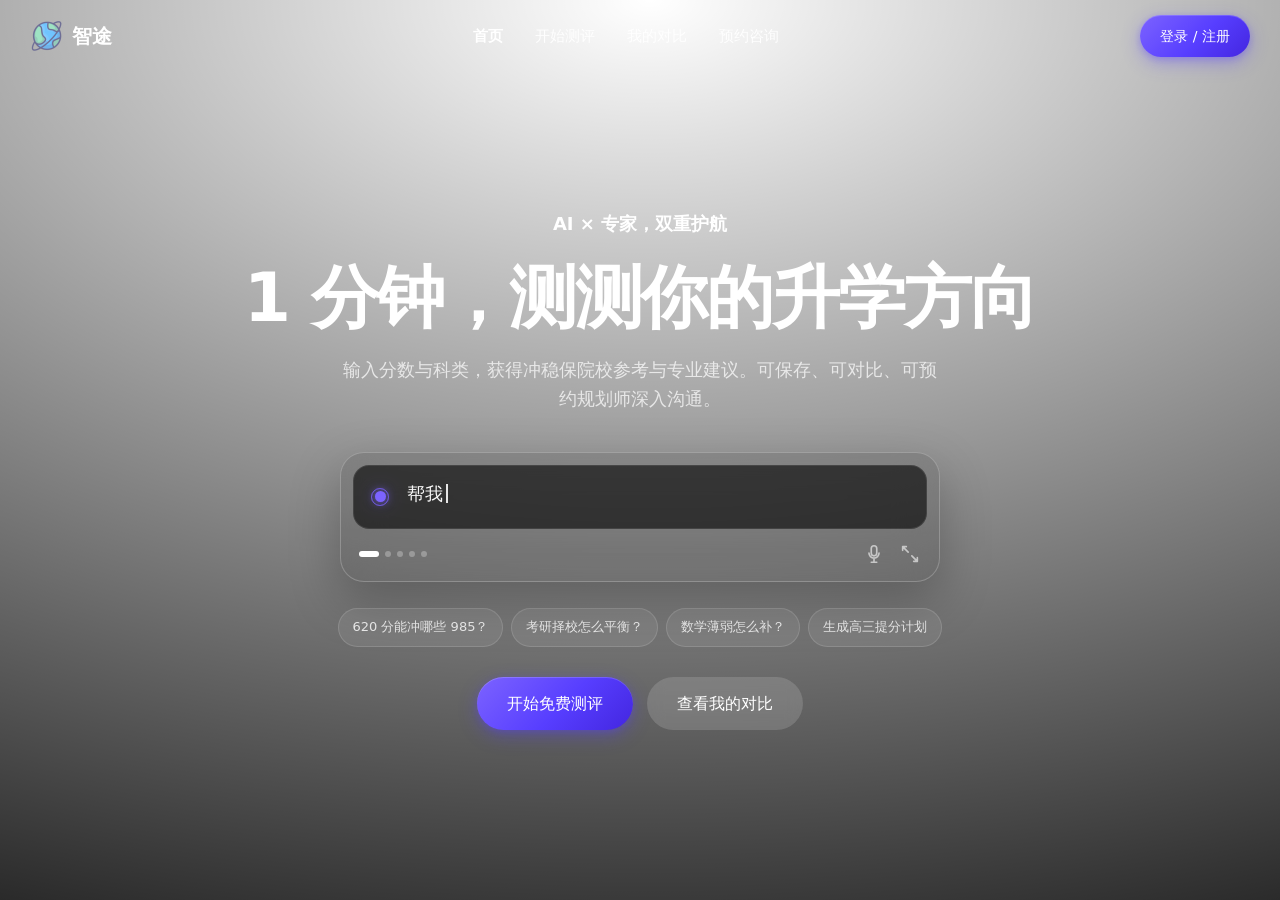
==== product/index.html @ aa1102e0 "first commit" ====
<!doctype html>
<html lang="zh-CN">

<head>
    <meta charset="utf-8">
    <meta name="viewport" content="width=device-width, initial-scale=1">
    <title>智途 · 智能升学规划</title>
    <meta name="description" content="输入分数与科类，1 分钟获得冲稳保院校参考，并可预约规划师。">
    <link rel="stylesheet" href="styles.css">
    <style>
        /* AI 对话框专属样式（首页） */
        .ai-box {
            width: min(600px, 100%);
            margin-top: 16px;
            display: flex;
            flex-direction: column;
            gap: 14px;
            padding: 12px;
            border-radius: 24px;
            background: rgba(0, 0, 0, .12);
            border: 1px solid rgba(255, 255, 255, .22);
            box-shadow: 0 18px 50px rgba(0, 0, 0, .25);
            backdrop-filter: blur(20px);
            -webkit-backdrop-filter: blur(20px);
        }

        .ai-row {
            display: flex;
            align-items: center;
            gap: 13px;
            padding: 14px 12px;
            border-radius: 16px;
            background: rgba(0, 0, 0, .6);
            border: 1px solid rgba(255, 255, 255, .09);
            transition: border-color .25s;
        }

        .ai-row.focused {
            border-color: rgba(124, 99, 255, .55)
        }

        .ai-orb {
            width: 28px;
            height: 28px;
            flex: 0 0 28px;
            position: relative;
            display: grid;
            place-items: center
        }

        .ai-ring {
            position: absolute;
            inset: 5px;
            border-radius: 50%;
            border: 1px solid rgba(124, 99, 255, .6);
            animation: ai-ring 1.5s ease-out infinite
        }

        .ai-ring:nth-child(2) {
            animation-delay: .75s;
            border-color: rgba(124, 99, 255, .42)
        }

        .ai-dot {
            width: 11px;
            height: 11px;
            border-radius: 50%;
            background: var(--purple-2);
            box-shadow: 0 0 10px rgba(124, 99, 255, .9), 0 0 20px rgba(124, 99, 255, .42);
            animation: ai-orb 1.5s ease-in-out infinite
        }

        @keyframes ai-orb {

            0%,
            100% {
                transform: scale(.84);
                filter: brightness(.9)
            }

            45% {
                transform: scale(1.08);
                filter: brightness(1.25)
            }

            60% {
                transform: scale(.96);
                filter: brightness(1.08)
            }
        }

        @keyframes ai-ring {
            0% {
                transform: scale(.65);
                opacity: .65
            }

            75%,
            100% {
                transform: scale(1.7);
                opacity: 0
            }
        }

        .ai-text {
            flex: 1;
            min-height: 29px;
            font-size: 18px;
            line-height: 1.35;
            color: rgba(255, 255, 255, .96);
            letter-spacing: -.01em;
            text-align: left
        }

        .ai-input {
            flex: 1;
            min-width: 0;
            background: none;
            border: 0;
            outline: none;
            font: inherit;
            font-size: 18px;
            line-height: 1.35;
            letter-spacing: -.01em;
            color: #fff;
            padding: 0;
            caret-color: var(--purple-2);
        }

        .ai-input::placeholder {
            color: rgba(255, 255, 255, .35)
        }

        .ai-caret {
            display: inline-block;
            width: 2px;
            height: 1.05em;
            margin-left: 3px;
            vertical-align: -.14em;
            background: rgba(255, 255, 255, .88);
            animation: caret .9s step-end infinite
        }

        @keyframes caret {

            0%,
            45% {
                opacity: 1
            }

            46%,
            100% {
                opacity: 0
            }
        }

        .ai-send {
            width: 34px;
            height: 34px;
            border-radius: 10px;
            flex: 0 0 34px;
            background: var(--purple);
            display: grid;
            place-items: center;
            opacity: 0;
            transform: scale(.8);
            transition: all .2s;
            pointer-events: none;
        }

        .ai-send.show {
            opacity: 1;
            transform: none;
            pointer-events: auto
        }

        .ai-send:hover {
            background: var(--purple-2)
        }

        .ai-send svg {
            width: 16px;
            height: 16px;
            stroke: #fff;
            fill: none
        }

        .ai-foot {
            display: flex;
            justify-content: space-between;
            align-items: center;
            padding: 0 6px 4px;
            gap: 10px
        }

        .ai-dots {
            display: flex;
            gap: 6px;
            flex: 0 0 auto
        }

        .ai-dots span {
            width: 6px;
            height: 6px;
            border-radius: 99px;
            background: rgba(255, 255, 255, .28);
            transition: all .22s
        }

        .ai-dots span.on {
            width: 20px;
            background: #fff
        }

        .ai-icons {
            display: flex;
            gap: 14px;
            color: rgba(255, 255, 255, .6);
            flex: 0 0 auto
        }

        .ai-icons svg {
            width: 22px;
            height: 22px
        }

        .ai-chips {
            display: flex;
            gap: 8px;
            flex-wrap: wrap;
            justify-content: center;
            margin-top: 4px
        }

        .ai-chip {
            padding: 8px 14px;
            border-radius: 999px;
            font-size: 13px;
            background: rgba(255, 255, 255, .08);
            color: rgba(255, 255, 255, .85);
            border: 1px solid rgba(255, 255, 255, .14);
            transition: all .2s;
            cursor: pointer;
        }

        .ai-chip:hover {
            background: rgba(255, 255, 255, .18);
            color: #fff;
            border-color: rgba(255, 255, 255, .3)
        }

        /* 自定义 logo：图片 + 名称，最左边 */
        .logo {
            display: flex;
            align-items: center;
            gap: 10px;
            font-weight: 700;
            font-size: 20px;
            color: #fff;
            flex-shrink: 0
        }

        .logo img {
            height: 32px;
            width: auto;
            display: block
        }

        .site-header.scrolled .logo {
            color: var(--ink)
        }

        /* 导航居中 */
        .nav {
            flex: 1;
            display: flex;
            justify-content: center
        }

        /* 免费测评按钮最右边 */
        .header-cta {
            flex-shrink: 0;
            margin-left: auto
        }

        /* 页头布局：完全去掉 wrap 约束，紧贴屏幕边缘 */
        header.site-header .wrap,
        header#header .wrap,
        .site-header>.wrap {
            padding: 0 !important;
            max-width: 100% !important;
            width: 100% !important;
            margin: 0 !important;
        }

        header.site-header .header-inner,
        header#header .header-inner,
        .site-header .wrap .header-inner {
            display: flex !important;
            align-items: center !important;
            height: 72px !important;
            gap: 20px !important;
            width: 100% !important;
            padding: 0 30px !important;
            box-sizing: border-box !important;
        }
    </style>
</head>

<body>

    <header class="site-header" id="header">
        <div class="wrap header-inner">
            <a href="index.html" class="logo">
                <img src="assets/logo.png" alt="智途">
                <span>智途</span>
            </a>
            <nav class="nav">
                <div class="nav-item"><a class="nav-link active" href="index.html">首页</a></div>
                <div class="nav-item"><a class="nav-link" href="assess.html">开始测评</a></div>
                <div class="nav-item"><a class="nav-link" href="compare.html">我的对比</a></div>
                <div class="nav-item"><a class="nav-link" href="contact.html">预约咨询</a></div>
            </nav>
            <div class="header-cta">
                <button class="burger" id="burger" aria-label="菜单"
                    aria-expanded="false"><span></span><span></span><span></span></button>
            </div>
        </div>
    </header>

    <div class="mobile-menu" id="mobileMenu">
        <div class="m-group"><a class="m-toggle" href="index.html">首页</a></div>
        <div class="m-group"><a class="m-toggle" href="assess.html">开始测评</a></div>
        <div class="m-group"><a class="m-toggle" href="compare.html">我的对比</a></div>
        <div class="m-group"><a class="m-toggle" href="contact.html">预约咨询</a></div>
    </div>

    <section class="hero">
        <div class="hero-media">
            <video src="assets/hero.mp4" poster="assets/hero-poster.jpg" autoplay muted loop playsinline></video>
            <div class="fallback"></div>
        </div>
        <div class="hero-overlay"></div>

        <div class="hero-content">
            <div class="hero-eyebrow">AI × 专家，双重护航</div>
            <h1>1 分钟，测测你的升学方向</h1>
            <p class="hero-sub">输入分数与科类，获得冲稳保院校参考与专业建议。可保存、可对比、可预约规划师深入沟通。</p>

            <!-- AI 对话框 -->
            <div class="ai-box">
                <div class="ai-row" id="aiRow">
                    <div class="ai-orb" aria-hidden="true">
                        <span class="ai-ring"></span>
                        <span class="ai-ring"></span>
                        <span class="ai-dot"></span>
                    </div>
                    <div class="ai-text" id="aiText" role="status" aria-live="polite"><span class="ai-caret"></span>
                    </div>
                    <input class="ai-input" id="aiInput" type="text" placeholder="输入你的问题，例如：620 分能上哪些 985？"
                        style="display:none" aria-label="向 AI 提问">
                    <button class="ai-send" id="aiSend" aria-label="发送">
                        <svg viewBox="0 0 24 24" stroke-width="2" stroke-linecap="round" stroke-linejoin="round">
                            <path d="M5 12h14M13 6l6 6-6 6" />
                        </svg>
                    </button>
                </div>
                <div class="ai-foot">
                    <div class="ai-dots" id="aiDots" aria-hidden="true">
                        <span class="on"></span><span></span><span></span><span></span><span></span>
                    </div>
                    <div class="ai-icons" aria-hidden="true">
                        <svg viewBox="0 0 24 24" fill="none" stroke="currentColor" stroke-width="1.8"
                            stroke-linecap="round" stroke-linejoin="round">
                            <rect x="9" y="3" width="6" height="11" rx="3" />
                            <path d="M6.5 11a5.5 5.5 0 0 0 11 0M12 16.5V21M9 21h6" />
                        </svg>
                        <svg viewBox="0 0 24 24" fill="none" stroke="currentColor" stroke-width="1.8"
                            stroke-linecap="round" stroke-linejoin="round">
                            <path d="M8 4H4v4M4 4l6 6M16 20h4v-4M20 20l-6-6" />
                        </svg>
                    </div>
                </div>
            </div>

            <!-- 快捷问题 -->
            <div class="ai-chips" id="aiChips">
                <button class="ai-chip" data-q="620 分能冲哪些 985？">620 分能冲哪些 985？</button>
                <button class="ai-chip" data-q="考研择校怎么平衡院校和专业？">考研择校怎么平衡？</button>
                <button class="ai-chip" data-q="数学薄弱该怎么规划复习？">数学薄弱怎么补？</button>
                <button class="ai-chip" data-q="帮我生成一份高三提分计划">生成高三提分计划</button>
            </div>

            <div style="display:flex;gap:14px;flex-wrap:wrap;justify-content:center;margin-top:8px">
                <a href="assess.html" class="btn btn-primary">开始免费测评</a>
                <a href="compare.html" class="btn btn-ghost">查看我的对比</a>
            </div>
        </div>
    </section>

    <script src="data/schools.js"></script>
    <script src="data/rank-map.js"></script>
    <script src="app.js"></script>
    <script>
        (function () {
            "use strict";

            const aiText = document.getElementById('aiText');
            const aiInput = document.getElementById('aiInput');
            const aiSend = document.getElementById('aiSend');
            const aiRow = document.getElementById('aiRow');
            const aiChips = document.getElementById('aiChips');
            const aiDots = document.getElementById('aiDots');

            const caret = document.createElement('span');
            caret.className = 'ai-caret';

            const lines = [
                "帮我看看，620 分能冲哪些 985？",
                "考研择校，如何平衡院校和专业？",
                "我的数学薄弱，该怎么规划复习？",
                "帮我生成一份高三全年提分计划。"
            ];

            let li = 0, ci = 0, deleting = false;
            let typingDone = false;

            function renderTyping(text) {
                aiText.textContent = text;
                aiText.appendChild(caret);
            }

            function tick() {
                if (typingDone) return;
                const line = lines[li];
                if (!deleting) {
                    ci++;
                    if (ci > line.length) {
                        deleting = true;
                        renderTyping(line);
                        setTimeout(tick, 1600);
                        return;
                    }
                } else {
                    ci--;
                    if (ci < 0) {
                        deleting = false;
                        ci = 0;
                        li = (li + 1) % lines.length;
                        renderTyping('');
                        setTimeout(tick, 400);
                        return;
                    }
                }
                renderTyping(line.slice(0, ci));
                setTimeout(tick, deleting ? 28 : 70);
            }

            function switchToInput() {
                typingDone = true;
                aiText.style.display = 'none';
                aiInput.style.display = 'block';
                aiInput.focus();
                aiRow.classList.add('focused');
                updateDots(1);
            }

            function updateDots(idx) {
                Array.from(aiDots.children).forEach((d, i) => {
                    d.classList.toggle('on', i === idx);
                });
            }

            renderTyping('');
            setTimeout(tick, 900);
            setTimeout(() => { if (!typingDone) switchToInput(); }, 7000);

            aiText.addEventListener('click', switchToInput);
            aiRow.addEventListener('click', e => {
                if (e.target === aiInput || e.target === aiSend) return;
                if (!typingDone) switchToInput();
            });

            aiInput.addEventListener('input', () => {
                aiSend.classList.toggle('show', aiInput.value.trim().length > 0);
                updateDots(aiInput.value.trim() ? 2 : 1);
            });

            aiInput.addEventListener('keydown', e => {
                if (e.key === 'Enter') {
                    e.preventDefault();
                    submitQuestion();
                }
            });

            aiSend.addEventListener('click', submitQuestion);

            function submitQuestion() {
                const q = aiInput.value.trim();
                if (!q) {
                    aiInput.focus();
                    return;
                }
                const url = 'assess.html?q=' + encodeURIComponent(q);
                window.location.href = url;
            }

            aiChips.addEventListener('click', e => {
                const chip = e.target.closest('.ai-chip');
                if (!chip) return;
                const q = chip.dataset.q;
                if (!typingDone) {
                    switchToInput();
                }
                aiInput.value = q;
                aiSend.classList.add('show');
                updateDots(2);
                aiInput.focus();
                setTimeout(submitQuestion, 220);
            });
        })();
    </script>
</body>

</html>
---- product/styles.css ----
:root {
    --purple: #573EFF;
    --purple-2: #7C63FF;
    --purple-soft: #F4F1FF;
    --ink: #0E0B1A;
    --ink-2: #222;
    --muted: #666;
    --line: #E8E6F0;
    --paper: #FBFAF9;
    --warm: #F2ECE8;
    --radius: 16px;
    --max: 1120px;
    --font: "Geist", "Inter", "PingFang SC", "Microsoft YaHei", system-ui, sans-serif;
}

* {
    box-sizing: border-box;
    margin: 0;
    padding: 0
}

html {
    scroll-behavior: smooth
}

body {
    font-family: var(--font);
    color: var(--ink-2);
    background: #fff;
    line-height: 1.6;
    -webkit-font-smoothing: antialiased
}

a {
    color: inherit;
    text-decoration: none
}

img,
video {
    display: block;
    max-width: 100%
}

button {
    font: inherit;
    cursor: pointer;
    border: 0;
    background: none
}

.wrap {
    width: 100%;
    max-width: var(--max);
    margin: 0 auto;
    padding: 0 24px
}

.btn {
    display: inline-flex;
    align-items: center;
    justify-content: center;
    gap: 8px;
    padding: 14px 30px;
    border-radius: 999px;
    font-size: 16px;
    transition: transform .2s, opacity .2s;
    white-space: nowrap
}

.btn:hover {
    transform: translateY(-1px);
    opacity: .92
}

.btn-primary{
  background:linear-gradient(135deg,#7C63FF 0%,#573EFF 55%,#4326E0 100%);
  color:#fff;
  box-shadow:
    0 6px 18px rgba(87,62,255,.35),
    0 2px 6px rgba(87,62,255,.25),
    inset 0 1px 0 rgba(255,255,255,.18);
  transition:transform .2s,opacity .2s,box-shadow .25s,background .3s;
}
.btn-primary:hover{
  transform:translateY(-1px);
  opacity:1;
  background:linear-gradient(135deg,#8A74FF 0%,#6248FF 55%,#4A2EEA 100%);
  box-shadow:
    0 10px 26px rgba(87,62,255,.45),
    0 4px 10px rgba(87,62,255,.3),
    inset 0 1px 0 rgba(255,255,255,.22);
}
.btn-primary:active{
  transform:translateY(0);
  box-shadow:
    0 4px 12px rgba(87,62,255,.3),
    inset 0 2px 6px rgba(0,0,0,.12);
}

.btn-white {
    background: #fff;
    color: var(--purple)
}

.btn-ghost {
    background: rgba(255, 255, 255, .15);
    color: #fff;
    backdrop-filter: blur(8px)
}

.btn-outline {
    border: 1.5px solid var(--line);
    color: var(--ink);
    background: #fff
}

.btn-outline:hover {
    border-color: var(--purple);
    color: var(--purple)
}

.btn-sm {
    padding: 10px 20px;
    font-size: 14px
}

.btn-block {
    width: 100%
}

.eyebrow {
    font-size: 12px;
    letter-spacing: .12em;
    text-transform: uppercase;
    color: var(--purple);
    font-weight: 600
}

/* header */
.site-header {
    position: fixed;
    inset: 0 0 auto 0;
    z-index: 50;
    transition: background .3s, backdrop-filter .3s, box-shadow .3s
}

.site-header.scrolled {
    background: rgba(255, 255, 255, .88);
    backdrop-filter: blur(14px);
    box-shadow: 0 1px 0 rgba(0, 0, 0, .06)
}

.header-inner {
    display: flex;
    align-items: center;
    justify-content: space-between;
    height: 72px;
    gap: 20px
}

.logo {
    display: flex;
    align-items: center;
    gap: 10px;
    font-weight: 700;
    font-size: 20px;
    color: #fff
}

.site-header.scrolled .logo {
    color: var(--ink)
}

.logo-mark {
    width: 32px;
    height: 32px;
    border-radius: 9px;
    background: linear-gradient(135deg, var(--purple), var(--purple-2));
    display: grid;
    place-items: center;
    color: #fff;
    font-size: 16px;
    font-weight: 800
}

.nav {
    display: flex;
    align-items: center;
    gap: 4px
}

.nav-item {
    position: relative
}

.nav-link {
    display: inline-flex;
    align-items: center;
    gap: 6px;
    padding: 10px 14px;
    border-radius: 10px;
    font-size: 15px;
    color: rgba(255, 255, 255, .9);
    transition: background .2s, color .2s;
    cursor: pointer
}

.site-header.scrolled .nav-link {
    color: var(--ink-2)
}

.nav-link:hover {
    background: rgba(255, 255, 255, .12)
}

.site-header.scrolled .nav-link:hover {
    background: var(--purple-soft);
    color: var(--purple)
}

.nav-link.active {
    font-weight: 600;
    color: #fff
}

.site-header.scrolled .nav-link.active {
    color: var(--purple)
}

.caret {
    width: 8px;
    height: 8px;
    border-right: 1.6px solid currentColor;
    border-bottom: 1.6px solid currentColor;
    transform: rotate(45deg) translateY(-2px);
    transition: transform .2s
}

.nav-item.open .caret {
    transform: rotate(225deg) translateY(-2px)
}

.dropdown {
    position: absolute;
    top: calc(100% + 10px);
    left: 0;
    min-width: 260px;
    background: #fff;
    border-radius: 14px;
    padding: 8px;
    box-shadow: 0 18px 50px rgba(20, 10, 60, .16);
    opacity: 0;
    visibility: hidden;
    transform: translateY(8px);
    transition: all .2s
}

.nav-item.open .dropdown {
    opacity: 1;
    visibility: visible;
    transform: translateY(0)
}

.drop-link {
    display: block;
    padding: 12px 14px;
    border-radius: 10px
}

.drop-link strong {
    display: block;
    font-size: 15px;
    color: var(--ink);
    margin-bottom: 2px
}

.drop-link span {
    color: #777;
    font-size: 13px
}

.drop-link:hover {
    background: var(--purple-soft)
}

.header-cta {
    display: flex;
    align-items: center;
    gap: 10px
}

.burger {
    display: none;
    width: 44px;
    height: 44px;
    border-radius: 10px;
    position: relative;
    background: rgba(255, 255, 255, .12)
}

.site-header.scrolled .burger {
    background: var(--purple-soft)
}

.burger span {
    position: absolute;
    left: 12px;
    right: 12px;
    height: 2px;
    border-radius: 2px;
    background: #fff;
    transition: all .25s
}

.site-header.scrolled .burger span {
    background: var(--ink)
}

.burger span:nth-child(1) {
    top: 15px
}

.burger span:nth-child(2) {
    top: 21px
}

.burger span:nth-child(3) {
    top: 27px
}

.burger.active span:nth-child(1) {
    top: 21px;
    transform: rotate(45deg)
}

.burger.active span:nth-child(2) {
    opacity: 0
}

.burger.active span:nth-child(3) {
    top: 21px;
    transform: rotate(-45deg)
}

.mobile-menu {
    position: fixed;
    inset: 72px 0 0 0;
    z-index: 45;
    background: #fff;
    padding: 20px 24px 40px;
    overflow-y: auto;
    transform: translateX(100%);
    transition: transform .3s
}

.mobile-menu.open {
    transform: translateX(0)
}

.m-group {
    border-bottom: 1px solid var(--line)
}

.m-toggle {
    width: 100%;
    display: flex;
    justify-content: space-between;
    align-items: center;
    padding: 18px 0;
    font-size: 17px;
    color: var(--ink);
    text-align: left
}

.m-group.open .m-toggle .caret {
    transform: rotate(225deg) translateY(-2px)
}

.m-panel {
    max-height: 0;
    overflow: hidden;
    transition: max-height .3s
}

.m-group.open .m-panel {
    max-height: 400px
}

.m-panel a {
    display: block;
    padding: 12px 6px;
    font-size: 15px;
    color: #555
}

.m-cta {
    display: flex;
    flex-direction: column;
    gap: 12px;
    margin-top: 24px
}

.m-cta .btn {
    width: 100%
}

/* hero */
.hero {
    position: relative;
    min-height: 100svh;
    display: grid;
    place-items: center;
    overflow: hidden;
    color: #fff
}

.hero-media {
    position: absolute;
    inset: 0;
    z-index: 0
}

.hero-media video,
.hero-media .fallback {
    width: 100%;
    height: 100%;
    object-fit: cover
}

.hero-media .fallback {
    background: radial-gradient(120% 90% at 50% 0%, #2A1E6B 0%, #0E0B1A 70%), radial-gradient(80% 60% at 80% 80%, #573EFF33 0%, transparent 60%)
}

.hero-overlay {
    position: absolute;
    inset: 0;
    z-index: 1;
    background: radial-gradient(139% 111% at 50.8% 0%, #0000 0%, #000000d9 99%)
}

.hero-content {
    position: relative;
    z-index: 2;
    text-align: center;
    padding: 120px 24px 80px;
    max-width: 900px;
    display: flex;
    flex-direction: column;
    align-items: center;
    gap: 22px
}

.hero-eyebrow {
    font-size: 18px;
    font-weight: 600
}

.hero h1 {
    font-size: clamp(38px, 6vw, 68px);
    line-height: 1.08;
    letter-spacing: -.03em;
    font-weight: 700
}

.hero-sub {
    font-size: clamp(15px, 1.6vw, 18px);
    color: rgba(255, 255, 255, .72);
    max-width: 600px
}

/* page hero (inner pages) */
.page-hero {
    background: linear-gradient(160deg, #1A1240, var(--ink));
    color: #fff;
    padding: 140px 0 64px
}

.page-hero h1 {
    font-size: clamp(30px, 4.5vw, 46px);
    letter-spacing: -.03em;
    line-height: 1.12;
    margin-bottom: 12px;
    max-width: 780px
}

.page-hero p {
    color: rgba(255, 255, 255, .7);
    max-width: 600px
}

/* steps */
.steps-wrap {
    padding: 40px 0 100px;
    background: var(--paper);
    min-height: 70vh
}

.steps-bar {
    display: flex;
    align-items: center;
    justify-content: center;
    gap: 0;
    max-width: 600px;
    margin: 0 auto 36px
}

.step {
    display: flex;
    align-items: center;
    gap: 10px;
    font-size: 14px;
    color: #999
}

.step .dot {
    width: 30px;
    height: 30px;
    border-radius: 50%;
    border: 2px solid var(--line);
    display: grid;
    place-items: center;
    font-weight: 600;
    background: #fff;
    transition: all .25s
}

.step.active .dot {
    border-color: var(--purple);
    background: var(--purple);
    color: #fff
}

.step.done .dot {
    border-color: var(--purple);
    background: var(--purple-soft);
    color: var(--purple)
}

.step.active,
.step.done {
    color: var(--ink)
}

.step-line {
    flex: 1;
    height: 2px;
    background: var(--line);
    margin: 0 12px;
    max-width: 80px
}

/* form card */
.form-card {
    background: #fff;
    border-radius: 20px;
    padding: 32px;
    box-shadow: 0 10px 40px rgba(20, 10, 60, .06);
    max-width: 680px;
    margin: 0 auto
}

.form-card h2 {
    font-size: 24px;
    color: var(--ink);
    margin-bottom: 6px;
    letter-spacing: -.01em
}

.form-card .sub {
    color: var(--muted);
    font-size: 15px;
    margin-bottom: 24px
}

.form-grid {
    display: grid;
    grid-template-columns: repeat(2, 1fr);
    gap: 18px
}

.field {
    display: flex;
    flex-direction: column;
    gap: 8px
}

.field label {
    font-size: 14px;
    font-weight: 600;
    color: var(--ink)
}

.field input,
.field select,
.field textarea {
    width: 100%;
    padding: 13px 16px;
    border: 1.5px solid var(--line);
    border-radius: 12px;
    font-size: 15px;
    font-family: inherit;
    background: #fff;
    transition: border-color .2s, box-shadow .2s;
    outline: none
}

.field input:focus,
.field select:focus,
.field textarea:focus {
    border-color: var(--purple);
    box-shadow: 0 0 0 3px rgba(87, 62, 255, .12)
}

.field small {
    color: #999;
    font-size: 12px
}

.field.full {
    grid-column: 1/-1
}

.choice-row {
    display: flex;
    gap: 10px;
    flex-wrap: wrap
}

.choice {
    position: relative
}

.choice input {
    position: absolute;
    opacity: 0;
    pointer-events: none
}

.choice label {
    display: inline-flex;
    padding: 11px 20px;
    border: 1.5px solid var(--line);
    border-radius: 999px;
    font-size: 14px;
    cursor: pointer;
    transition: all .2s;
    font-weight: 500
}

.choice input:checked+label {
    border-color: var(--purple);
    background: var(--purple-soft);
    color: var(--purple)
}

.form-actions {
    display: flex;
    justify-content: space-between;
    align-items: center;
    gap: 12px;
    margin-top: 28px;
    flex-wrap: wrap
}

.form-actions .right {
    display: flex;
    gap: 10px
}

.form-actions .btn {
    padding: 13px 32px
}

.form-error {
    color: #D14343;
    font-size: 13px;
    margin-top: 10px;
    display: none
}

.form-error.show {
    display: block
}

/* result */
.result-wrap {
    padding: 40px 0 100px;
    background: var(--paper);
    min-height: 70vh
}

.result-head {
    background: #fff;
    border-radius: 20px;
    padding: 28px 32px;
    max-width: 1000px;
    margin: 0 auto 28px;
    box-shadow: 0 10px 40px rgba(20, 10, 60, .06);
    display: flex;
    justify-content: space-between;
    align-items: center;
    gap: 20px;
    flex-wrap: wrap
}

.result-head h1 {
    font-size: 26px;
    color: var(--ink);
    letter-spacing: -.01em
}

.result-head .meta {
    color: var(--muted);
    font-size: 14px;
    margin-top: 6px
}

.result-head .meta strong {
    color: var(--purple)
}

.tabs {
    display: flex;
    gap: 8px;
    max-width: 1000px;
    margin: 0 auto 24px;
    flex-wrap: wrap
}

.tab {
    padding: 10px 20px;
    border-radius: 999px;
    font-size: 14px;
    font-weight: 600;
    border: 1.5px solid var(--line);
    background: #fff;
    color: var(--muted);
    cursor: pointer;
    transition: all .2s
}

.tab.active {
    background: var(--purple);
    border-color: var(--purple);
    color: #fff
}

.tab .count {
    opacity: .7;
    font-weight: 400;
    margin-left: 4px
}

.result-group {
    max-width: 1000px;
    margin: 0 auto 28px
}

.result-group h3 {
    font-size: 18px;
    color: var(--ink);
    margin-bottom: 14px;
    display: flex;
    align-items: center;
    gap: 10px
}

.pill {
    padding: 4px 12px;
    border-radius: 999px;
    font-size: 12px;
    font-weight: 600
}

.pill.chong {
    background: #FFE9E9;
    color: #D14343
}

.pill.wen {
    background: #FFF5DB;
    color: #B98000
}

.pill.bao {
    background: #E4F6EA;
    color: #1F8A4C
}

.school-list {
    display: grid;
    grid-template-columns: repeat(2, 1fr);
    gap: 14px
}

.school-card {
    background: #fff;
    border-radius: 14px;
    padding: 20px;
    border: 1.5px solid var(--line);
    transition: border-color .2s, transform .2s;
    cursor: pointer
}

.school-card:hover {
    border-color: var(--purple);
    transform: translateY(-2px)
}

.school-top {
    display: flex;
    justify-content: space-between;
    align-items: flex-start;
    gap: 10px;
    margin-bottom: 6px
}

.school-card h4 {
    font-size: 17px;
    color: var(--ink)
}

.school-card .prov {
    font-size: 12px;
    color: var(--muted);
    margin-top: 2px
}

.prob-badge {
    padding: 4px 10px;
    border-radius: 8px;
    font-size: 12px;
    font-weight: 600;
    white-space: nowrap
}

.prob-high {
    background: #E4F6EA;
    color: #1F8A4C
}

.prob-mid {
    background: #FFF5DB;
    color: #B98000
}

.prob-low {
    background: #FFE9E9;
    color: #D14343
}

.school-meta {
    display: flex;
    gap: 14px;
    flex-wrap: wrap;
    font-size: 13px;
    color: var(--muted);
    margin-top: 10px;
    padding-top: 10px;
    border-top: 1px solid var(--line)
}

.majors {
    display: flex;
    gap: 6px;
    flex-wrap: wrap;
    margin-top: 10px
}

.major-tag {
    background: var(--purple-soft);
    color: var(--purple);
    font-size: 12px;
    padding: 4px 10px;
    border-radius: 6px
}

.result-actions {
    max-width: 1000px;
    margin: 0 auto;
    display: flex;
    gap: 12px;
    justify-content: center;
    flex-wrap: wrap;
    padding-top: 12px
}

.empty {
    text-align: center;
    padding: 80px 20px;
    color: #999;
    max-width: 600px;
    margin: 0 auto
}

.empty h3 {
    color: var(--ink);
    margin-bottom: 8px
}

.empty p {
    margin-bottom: 20px
}

/* compare */
.compare-wrap {
    padding: 40px 0 100px;
    background: var(--paper);
    min-height: 70vh
}

.compare-grid {
    max-width: 1000px;
    margin: 0 auto;
    display: grid;
    grid-template-columns: repeat(3, 1fr);
    gap: 20px
}

.compare-card {
    background: #fff;
    border-radius: 16px;
    padding: 24px;
    border: 1.5px solid var(--line);
    position: relative
}

.compare-card .date {
    font-size: 12px;
    color: #999;
    margin-bottom: 8px
}

.compare-card .score {
    font-size: 32px;
    font-weight: 600;
    color: var(--purple);
    letter-spacing: -.02em;
    line-height: 1
}

.compare-card .sub {
    font-size: 13px;
    color: var(--muted);
    margin-top: 4px
}

.compare-card .stats {
    margin-top: 16px;
    display: flex;
    flex-direction: column;
    gap: 8px;
    font-size: 14px
}

.compare-card .stats div {
    display: flex;
    justify-content: space-between
}

.compare-card .remove {
    position: absolute;
    top: 14px;
    right: 14px;
    width: 26px;
    height: 26px;
    border-radius: 50%;
    background: var(--paper);
    display: grid;
    place-items: center;
    color: #999;
    font-size: 16px
}

.compare-card .remove:hover {
    background: #FFE9E9;
    color: #D14343
}

/* footer */
.site-footer {
    background: var(--ink);
    color: #fff;
    padding: 56px 0 28px
}

.footer-top {
    display: grid;
    grid-template-columns: 1.4fr 1fr 1fr 1fr;
    gap: 40px;
    padding-bottom: 36px;
    border-bottom: 1px solid rgba(255, 255, 255, .14)
}

.footer-brand h3 {
    font-size: 20px;
    margin-bottom: 10px
}

.footer-brand p {
    color: rgba(255, 255, 255, .6);
    font-size: 14px;
    max-width: 280px
}

.footer-brand .contact {
    display: flex;
    flex-direction: column;
    gap: 6px;
    font-size: 14px;
    margin-top: 14px
}

.footer-brand .contact a {
    color: rgba(255, 255, 255, .8)
}

.footer-col h4 {
    font-size: 12px;
    letter-spacing: .12em;
    text-transform: uppercase;
    color: rgba(255, 255, 255, .5);
    margin-bottom: 12px
}

.footer-col ul {
    list-style: none;
    display: flex;
    flex-direction: column;
    gap: 8px
}

.footer-col a {
    font-size: 14px;
    color: rgba(255, 255, 255, .8)
}

.footer-col a:hover {
    color: #fff
}

.footer-bottom {
    padding-top: 20px;
    font-size: 13px;
    color: rgba(255, 255, 255, .55);
    text-align: center
}

/* cta */
.cta {
    padding: 80px 0;
    background: var(--paper)
}

.cta-inner {
    background: var(--purple);
    border-radius: 24px;
    padding: 64px 40px;
    text-align: center;
    color: #fff;
    display: flex;
    flex-direction: column;
    align-items: center;
    gap: 18px
}

.cta-inner h2 {
    font-size: clamp(26px, 3.5vw, 40px);
    letter-spacing: -.02em;
    line-height: 1.15;
    max-width: 680px
}

.cta-inner p {
    color: rgba(255, 255, 255, .8);
    max-width: 520px
}

/* toast */
.toast {
    position: fixed;
    bottom: 28px;
    left: 50%;
    transform: translateX(-50%) translateY(20px);
    background: var(--ink);
    color: #fff;
    padding: 14px 24px;
    border-radius: 999px;
    font-size: 14px;
    opacity: 0;
    pointer-events: none;
    transition: all .3s;
    z-index: 100
}

.toast.show {
    opacity: 1;
    transform: translateX(-50%) translateY(0)
}

/* reveal */
.reveal {
    opacity: 0;
    transform: translateY(24px);
    transition: opacity .7s cubic-bezier(.23, 1, .32, 1), transform .7s cubic-bezier(.23, 1, .32, 1)
}

.reveal.in {
    opacity: 1;
    transform: none
}

@media (max-width:860px) {

    .nav,
    .header-cta .btn-login {
        display: none
    }

    .burger {
        display: block
    }

    .form-grid {
        grid-template-columns: 1fr
    }

    .school-list {
        grid-template-columns: 1fr
    }

    .compare-grid {
        grid-template-columns: 1fr
    }

    .footer-top {
        grid-template-columns: 1fr 1fr
    }

    .steps-bar {
        max-width: 100%
    }

    .step span:not(.dot) {
        display: none
    }

    .step-line {
        margin: 0 6px
    }
}

@media (max-width:560px) {
    .form-card {
        padding: 22px
    }

    .result-head {
        padding: 20px
    }

    .hero-content {
        padding: 110px 20px 70px
    }

    .footer-top {
        grid-template-columns: 1fr
    }

    .cta-inner {
        padding: 48px 24px
    }

    .form-actions {
        flex-direction: column-reverse
    }

    .form-actions .right {
        width: 100%
    }

    .form-actions .right .btn {
        flex: 1
    }
}

@keyframes btn-breathe{
  0%,100%{box-shadow:0 6px 18px rgba(87,62,255,.35),0 2px 6px rgba(87,62,255,.25),inset 0 1px 0 rgba(255,255,255,.18)}
  50%{box-shadow:0 8px 24px rgba(87,62,255,.5),0 3px 8px rgba(87,62,255,.3),inset 0 1px 0 rgba(255,255,255,.2)}
}
.btn-primary{animation:btn-breathe 3.5s ease-in-out infinite}
.btn-primary:hover{animation:none}
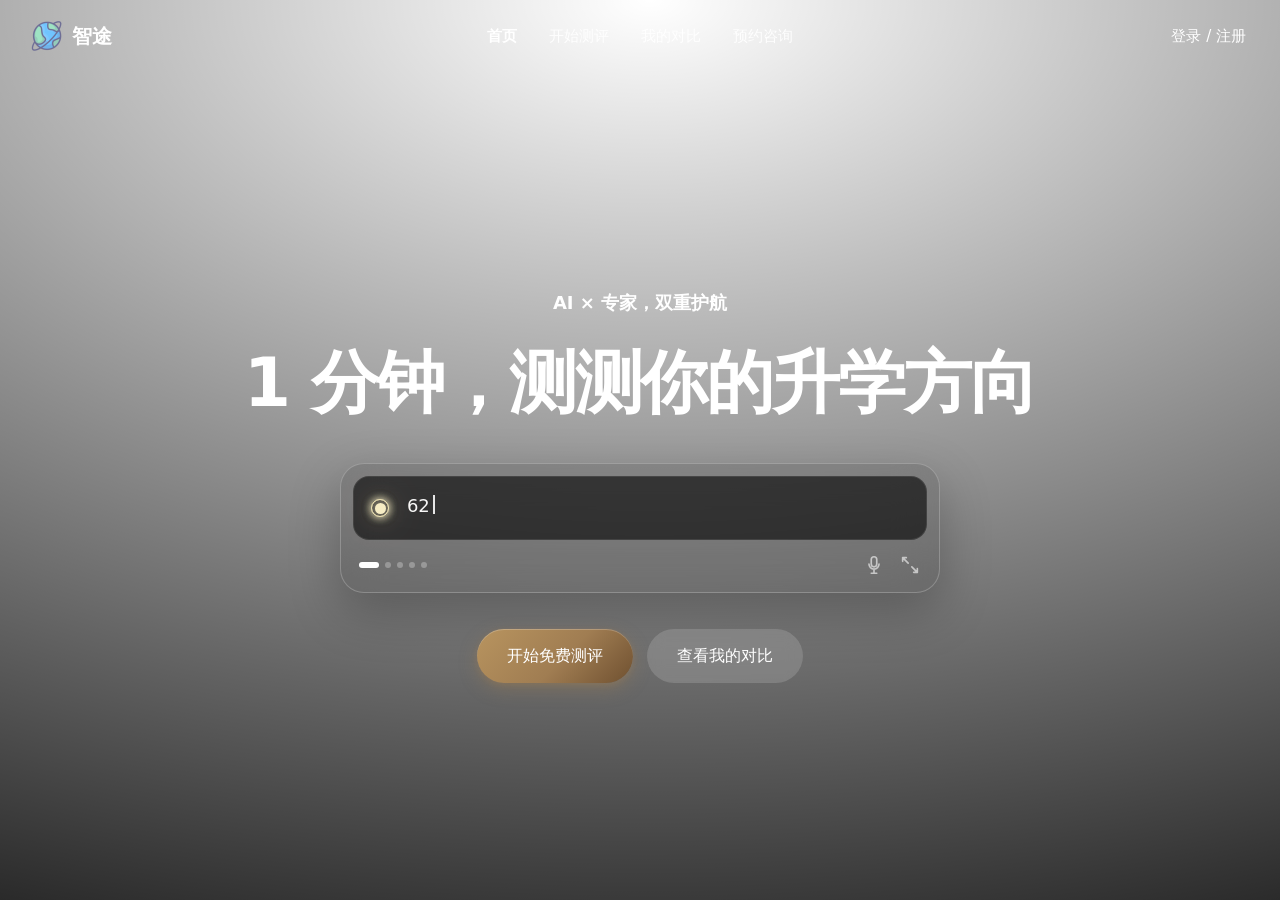
==== commit e68c42b6: "index change" ====
--- a/product/index.html
+++ b/product/index.html
@@ -1,525 +1,542 @@
-<!doctype html>
-<html lang="zh-CN">
-
-<head>
-    <meta charset="utf-8">
-    <meta name="viewport" content="width=device-width, initial-scale=1">
-    <title>智途 · 智能升学规划</title>
-    <meta name="description" content="输入分数与科类，1 分钟获得冲稳保院校参考，并可预约规划师。">
-    <link rel="stylesheet" href="styles.css">
-    <style>
-        /* AI 对话框专属样式（首页） */
-        .ai-box {
-            width: min(600px, 100%);
-            margin-top: 16px;
-            display: flex;
-            flex-direction: column;
-            gap: 14px;
-            padding: 12px;
-            border-radius: 24px;
-            background: rgba(0, 0, 0, .12);
-            border: 1px solid rgba(255, 255, 255, .22);
-            box-shadow: 0 18px 50px rgba(0, 0, 0, .25);
-            backdrop-filter: blur(20px);
-            -webkit-backdrop-filter: blur(20px);
-        }
-
-        .ai-row {
-            display: flex;
-            align-items: center;
-            gap: 13px;
-            padding: 14px 12px;
-            border-radius: 16px;
-            background: rgba(0, 0, 0, .6);
-            border: 1px solid rgba(255, 255, 255, .09);
-            transition: border-color .25s;
-        }
-
-        .ai-row.focused {
-            border-color: rgba(124, 99, 255, .55)
-        }
-
-        .ai-orb {
-            width: 28px;
-            height: 28px;
-            flex: 0 0 28px;
-            position: relative;
-            display: grid;
-            place-items: center
-        }
-
-        .ai-ring {
-            position: absolute;
-            inset: 5px;
-            border-radius: 50%;
-            border: 1px solid rgba(124, 99, 255, .6);
-            animation: ai-ring 1.5s ease-out infinite
-        }
-
-        .ai-ring:nth-child(2) {
-            animation-delay: .75s;
-            border-color: rgba(124, 99, 255, .42)
-        }
-
-        .ai-dot {
-            width: 11px;
-            height: 11px;
-            border-radius: 50%;
-            background: var(--purple-2);
-            box-shadow: 0 0 10px rgba(124, 99, 255, .9), 0 0 20px rgba(124, 99, 255, .42);
-            animation: ai-orb 1.5s ease-in-out infinite
-        }
-
-        @keyframes ai-orb {
-
-            0%,
-            100% {
-                transform: scale(.84);
-                filter: brightness(.9)
-            }
-
-            45% {
-                transform: scale(1.08);
-                filter: brightness(1.25)
-            }
-
-            60% {
-                transform: scale(.96);
-                filter: brightness(1.08)
-            }
-        }
-
-        @keyframes ai-ring {
-            0% {
-                transform: scale(.65);
-                opacity: .65
-            }
-
-            75%,
-            100% {
-                transform: scale(1.7);
-                opacity: 0
-            }
-        }
-
-        .ai-text {
-            flex: 1;
-            min-height: 29px;
-            font-size: 18px;
-            line-height: 1.35;
-            color: rgba(255, 255, 255, .96);
-            letter-spacing: -.01em;
-            text-align: left
-        }
-
-        .ai-input {
-            flex: 1;
-            min-width: 0;
-            background: none;
-            border: 0;
-            outline: none;
-            font: inherit;
-            font-size: 18px;
-            line-height: 1.35;
-            letter-spacing: -.01em;
-            color: #fff;
-            padding: 0;
-            caret-color: var(--purple-2);
-        }
-
-        .ai-input::placeholder {
-            color: rgba(255, 255, 255, .35)
-        }
-
-        .ai-caret {
-            display: inline-block;
-            width: 2px;
-            height: 1.05em;
-            margin-left: 3px;
-            vertical-align: -.14em;
-            background: rgba(255, 255, 255, .88);
-            animation: caret .9s step-end infinite
-        }
-
-        @keyframes caret {
-
-            0%,
-            45% {
-                opacity: 1
-            }
-
-            46%,
-            100% {
-                opacity: 0
-            }
-        }
-
-        .ai-send {
-            width: 34px;
-            height: 34px;
-            border-radius: 10px;
-            flex: 0 0 34px;
-            background: var(--purple);
-            display: grid;
-            place-items: center;
-            opacity: 0;
-            transform: scale(.8);
-            transition: all .2s;
-            pointer-events: none;
-        }
-
-        .ai-send.show {
-            opacity: 1;
-            transform: none;
-            pointer-events: auto
-        }
-
-        .ai-send:hover {
-            background: var(--purple-2)
-        }
-
-        .ai-send svg {
-            width: 16px;
-            height: 16px;
-            stroke: #fff;
-            fill: none
-        }
-
-        .ai-foot {
-            display: flex;
-            justify-content: space-between;
-            align-items: center;
-            padding: 0 6px 4px;
-            gap: 10px
-        }
-
-        .ai-dots {
-            display: flex;
-            gap: 6px;
-            flex: 0 0 auto
-        }
-
-        .ai-dots span {
-            width: 6px;
-            height: 6px;
-            border-radius: 99px;
-            background: rgba(255, 255, 255, .28);
-            transition: all .22s
-        }
-
-        .ai-dots span.on {
-            width: 20px;
-            background: #fff
-        }
-
-        .ai-icons {
-            display: flex;
-            gap: 14px;
-            color: rgba(255, 255, 255, .6);
-            flex: 0 0 auto
-        }
-
-        .ai-icons svg {
-            width: 22px;
-            height: 22px
-        }
-
-        .ai-chips {
-            display: flex;
-            gap: 8px;
-            flex-wrap: wrap;
-            justify-content: center;
-            margin-top: 4px
-        }
-
-        .ai-chip {
-            padding: 8px 14px;
-            border-radius: 999px;
-            font-size: 13px;
-            background: rgba(255, 255, 255, .08);
-            color: rgba(255, 255, 255, .85);
-            border: 1px solid rgba(255, 255, 255, .14);
-            transition: all .2s;
-            cursor: pointer;
-        }
-
-        .ai-chip:hover {
-            background: rgba(255, 255, 255, .18);
-            color: #fff;
-            border-color: rgba(255, 255, 255, .3)
-        }
-
-        /* 自定义 logo：图片 + 名称，最左边 */
-        .logo {
-            display: flex;
-            align-items: center;
-            gap: 10px;
-            font-weight: 700;
-            font-size: 20px;
-            color: #fff;
-            flex-shrink: 0
-        }
-
-        .logo img {
-            height: 32px;
-            width: auto;
-            display: block
-        }
-
-        .site-header.scrolled .logo {
-            color: var(--ink)
-        }
-
-        /* 导航居中 */
-        .nav {
-            flex: 1;
-            display: flex;
-            justify-content: center
-        }
-
-        /* 免费测评按钮最右边 */
-        .header-cta {
-            flex-shrink: 0;
-            margin-left: auto
-        }
-
-        /* 页头布局：完全去掉 wrap 约束，紧贴屏幕边缘 */
-        header.site-header .wrap,
-        header#header .wrap,
-        .site-header>.wrap {
-            padding: 0 !important;
-            max-width: 100% !important;
-            width: 100% !important;
-            margin: 0 !important;
-        }
-
-        header.site-header .header-inner,
-        header#header .header-inner,
-        .site-header .wrap .header-inner {
-            display: flex !important;
-            align-items: center !important;
-            height: 72px !important;
-            gap: 20px !important;
-            width: 100% !important;
-            padding: 0 30px !important;
-            box-sizing: border-box !important;
-        }
-    </style>
-</head>
-
-<body>
-
-    <header class="site-header" id="header">
-        <div class="wrap header-inner">
-            <a href="index.html" class="logo">
-                <img src="assets/logo.png" alt="智途">
-                <span>智途</span>
-            </a>
-            <nav class="nav">
-                <div class="nav-item"><a class="nav-link active" href="index.html">首页</a></div>
-                <div class="nav-item"><a class="nav-link" href="assess.html">开始测评</a></div>
-                <div class="nav-item"><a class="nav-link" href="compare.html">我的对比</a></div>
-                <div class="nav-item"><a class="nav-link" href="contact.html">预约咨询</a></div>
-            </nav>
-            <div class="header-cta">
-                <button class="burger" id="burger" aria-label="菜单"
-                    aria-expanded="false"><span></span><span></span><span></span></button>
-            </div>
-        </div>
-    </header>
-
-    <div class="mobile-menu" id="mobileMenu">
-        <div class="m-group"><a class="m-toggle" href="index.html">首页</a></div>
-        <div class="m-group"><a class="m-toggle" href="assess.html">开始测评</a></div>
-        <div class="m-group"><a class="m-toggle" href="compare.html">我的对比</a></div>
-        <div class="m-group"><a class="m-toggle" href="contact.html">预约咨询</a></div>
-    </div>
-
-    <section class="hero">
-        <div class="hero-media">
-            <video src="assets/hero.mp4" poster="assets/hero-poster.jpg" autoplay muted loop playsinline></video>
-            <div class="fallback"></div>
-        </div>
-        <div class="hero-overlay"></div>
-
-        <div class="hero-content">
-            <div class="hero-eyebrow">AI × 专家，双重护航</div>
-            <h1>1 分钟，测测你的升学方向</h1>
-            <p class="hero-sub">输入分数与科类，获得冲稳保院校参考与专业建议。可保存、可对比、可预约规划师深入沟通。</p>
-
-            <!-- AI 对话框 -->
-            <div class="ai-box">
-                <div class="ai-row" id="aiRow">
-                    <div class="ai-orb" aria-hidden="true">
-                        <span class="ai-ring"></span>
-                        <span class="ai-ring"></span>
-                        <span class="ai-dot"></span>
-                    </div>
-                    <div class="ai-text" id="aiText" role="status" aria-live="polite"><span class="ai-caret"></span>
-                    </div>
-                    <input class="ai-input" id="aiInput" type="text" placeholder="输入你的问题，例如：620 分能上哪些 985？"
-                        style="display:none" aria-label="向 AI 提问">
-                    <button class="ai-send" id="aiSend" aria-label="发送">
-                        <svg viewBox="0 0 24 24" stroke-width="2" stroke-linecap="round" stroke-linejoin="round">
-                            <path d="M5 12h14M13 6l6 6-6 6" />
-                        </svg>
-                    </button>
-                </div>
-                <div class="ai-foot">
-                    <div class="ai-dots" id="aiDots" aria-hidden="true">
-                        <span class="on"></span><span></span><span></span><span></span><span></span>
-                    </div>
-                    <div class="ai-icons" aria-hidden="true">
-                        <svg viewBox="0 0 24 24" fill="none" stroke="currentColor" stroke-width="1.8"
-                            stroke-linecap="round" stroke-linejoin="round">
-                            <rect x="9" y="3" width="6" height="11" rx="3" />
-                            <path d="M6.5 11a5.5 5.5 0 0 0 11 0M12 16.5V21M9 21h6" />
-                        </svg>
-                        <svg viewBox="0 0 24 24" fill="none" stroke="currentColor" stroke-width="1.8"
-                            stroke-linecap="round" stroke-linejoin="round">
-                            <path d="M8 4H4v4M4 4l6 6M16 20h4v-4M20 20l-6-6" />
-                        </svg>
-                    </div>
-                </div>
-            </div>
-
-            <!-- 快捷问题 -->
-            <div class="ai-chips" id="aiChips">
-                <button class="ai-chip" data-q="620 分能冲哪些 985？">620 分能冲哪些 985？</button>
-                <button class="ai-chip" data-q="考研择校怎么平衡院校和专业？">考研择校怎么平衡？</button>
-                <button class="ai-chip" data-q="数学薄弱该怎么规划复习？">数学薄弱怎么补？</button>
-                <button class="ai-chip" data-q="帮我生成一份高三提分计划">生成高三提分计划</button>
-            </div>
-
-            <div style="display:flex;gap:14px;flex-wrap:wrap;justify-content:center;margin-top:8px">
-                <a href="assess.html" class="btn btn-primary">开始免费测评</a>
-                <a href="compare.html" class="btn btn-ghost">查看我的对比</a>
-            </div>
-        </div>
-    </section>
-
-    <script src="data/schools.js"></script>
-    <script src="data/rank-map.js"></script>
-    <script src="app.js"></script>
-    <script>
-        (function () {
-            "use strict";
-
-            const aiText = document.getElementById('aiText');
-            const aiInput = document.getElementById('aiInput');
-            const aiSend = document.getElementById('aiSend');
-            const aiRow = document.getElementById('aiRow');
-            const aiChips = document.getElementById('aiChips');
-            const aiDots = document.getElementById('aiDots');
-
-            const caret = document.createElement('span');
-            caret.className = 'ai-caret';
-
-            const lines = [
-                "帮我看看，620 分能冲哪些 985？",
-                "考研择校，如何平衡院校和专业？",
-                "我的数学薄弱，该怎么规划复习？",
-                "帮我生成一份高三全年提分计划。"
-            ];
-
-            let li = 0, ci = 0, deleting = false;
-            let typingDone = false;
-
-            function renderTyping(text) {
-                aiText.textContent = text;
-                aiText.appendChild(caret);
-            }
-
-            function tick() {
-                if (typingDone) return;
-                const line = lines[li];
-                if (!deleting) {
-                    ci++;
-                    if (ci > line.length) {
-                        deleting = true;
-                        renderTyping(line);
-                        setTimeout(tick, 1600);
-                        return;
-                    }
-                } else {
-                    ci--;
-                    if (ci < 0) {
-                        deleting = false;
-                        ci = 0;
-                        li = (li + 1) % lines.length;
-                        renderTyping('');
-                        setTimeout(tick, 400);
-                        return;
-                    }
-                }
-                renderTyping(line.slice(0, ci));
-                setTimeout(tick, deleting ? 28 : 70);
-            }
-
-            function switchToInput() {
-                typingDone = true;
-                aiText.style.display = 'none';
-                aiInput.style.display = 'block';
-                aiInput.focus();
-                aiRow.classList.add('focused');
-                updateDots(1);
-            }
-
-            function updateDots(idx) {
-                Array.from(aiDots.children).forEach((d, i) => {
-                    d.classList.toggle('on', i === idx);
-                });
-            }
-
-            renderTyping('');
-            setTimeout(tick, 900);
-            setTimeout(() => { if (!typingDone) switchToInput(); }, 7000);
-
-            aiText.addEventListener('click', switchToInput);
-            aiRow.addEventListener('click', e => {
-                if (e.target === aiInput || e.target === aiSend) return;
-                if (!typingDone) switchToInput();
-            });
-
-            aiInput.addEventListener('input', () => {
-                aiSend.classList.toggle('show', aiInput.value.trim().length > 0);
-                updateDots(aiInput.value.trim() ? 2 : 1);
-            });
-
-            aiInput.addEventListener('keydown', e => {
-                if (e.key === 'Enter') {
-                    e.preventDefault();
-                    submitQuestion();
-                }
-            });
-
-            aiSend.addEventListener('click', submitQuestion);
-
-            function submitQuestion() {
-                const q = aiInput.value.trim();
-                if (!q) {
-                    aiInput.focus();
-                    return;
-                }
-                const url = 'assess.html?q=' + encodeURIComponent(q);
-                window.location.href = url;
-            }
-
-            aiChips.addEventListener('click', e => {
-                const chip = e.target.closest('.ai-chip');
-                if (!chip) return;
-                const q = chip.dataset.q;
-                if (!typingDone) {
-                    switchToInput();
-                }
-                aiInput.value = q;
-                aiSend.classList.add('show');
-                updateDots(2);
-                aiInput.focus();
-                setTimeout(submitQuestion, 220);
-            });
-        })();
-    </script>
-</body>
-
+<!doctype html>
+<html lang="zh-CN">
+
+<head>
+    <meta charset="utf-8">
+    <meta name="viewport" content="width=device-width, initial-scale=1">
+    <title>智途 · 智能升学规划</title>
+    <meta name="description" content="输入分数与科类，1 分钟获得冲稳保院校参考，并可预约规划师。">
+    <link rel="stylesheet" href="styles.css">
+    <style>
+        /* AI 对话框专属样式（首页） */
+        .ai-box {
+            width: min(600px, 100%);
+            margin-top: 16px;
+            display: flex;
+            flex-direction: column;
+            gap: 14px;
+            padding: 12px;
+            border-radius: 24px;
+            background: rgba(0, 0, 0, .12);
+            border: 1px solid rgba(255, 255, 255, .22);
+            box-shadow: 0 18px 50px rgba(0, 0, 0, .25);
+            backdrop-filter: blur(20px);
+            -webkit-backdrop-filter: blur(20px);
+        }
+
+        .ai-row {
+            display: flex;
+            align-items: center;
+            gap: 13px;
+            padding: 14px 12px;
+            border-radius: 16px;
+            background: rgba(0, 0, 0, .6);
+            border: 1px solid rgba(255, 255, 255, .09);
+            transition: border-color .25s;
+        }
+
+        .ai-row.focused {
+            border-color: rgba(236, 222, 172, .9)
+        }
+
+        .ai-orb {
+            width: 28px;
+            height: 28px;
+            flex: 0 0 28px;
+            position: relative;
+            display: grid;
+            place-items: center
+        }
+
+        .ai-ring {
+            position: absolute;
+            inset: 5px;
+            border-radius: 50%;
+            border: 1.5px solid rgba(246, 236, 196, .95);
+            animation: ai-ring 1.5s ease-out infinite;
+            box-shadow: 0 0 8px rgba(246, 236, 196, .55);
+        }
+
+        .ai-ring:nth-child(2) {
+            animation-delay: .75s;
+            border-color: rgba(236, 222, 172, .7)
+        }
+
+        .ai-dot {
+            width: 11px;
+            height: 11px;
+            border-radius: 50%;
+            background: #f6ecc4;
+            box-shadow:
+                0 0 12px rgba(246, 236, 196, 1),
+                0 0 26px rgba(236, 222, 172, .75),
+                0 0 44px rgba(192, 162, 114, .45);
+            animation: ai-orb 1.5s ease-in-out infinite
+        }
+
+        @keyframes ai-orb {
+
+            0%,
+            100% {
+                transform: scale(.84);
+                filter: brightness(.9)
+            }
+
+            45% {
+                transform: scale(1.08);
+                filter: brightness(1.25)
+            }
+
+            60% {
+                transform: scale(.96);
+                filter: brightness(1.08)
+            }
+        }
+
+        @keyframes ai-ring {
+            0% {
+                transform: scale(.65);
+                opacity: .65
+            }
+
+            75%,
+            100% {
+                transform: scale(1.7);
+                opacity: 0
+            }
+        }
+
+        .ai-text {
+            flex: 1;
+            min-height: 29px;
+            font-size: 18px;
+            line-height: 1.35;
+            color: rgba(255, 255, 255, .96);
+            letter-spacing: -.01em;
+            text-align: left;
+            cursor: text;
+        }
+
+        .ai-input {
+            flex: 1;
+            min-width: 0;
+            background: none;
+            border: 0;
+            outline: none;
+            font: inherit;
+            font-size: 18px;
+            line-height: 1.35;
+            letter-spacing: -.01em;
+            color: #fff;
+            padding: 0;
+            caret-color: var(--brown-2);
+        }
+
+        .ai-input::placeholder {
+            color: rgba(255, 255, 255, .35)
+        }
+
+        .ai-caret {
+            display: inline-block;
+            width: 2px;
+            height: 1.05em;
+            margin-left: 3px;
+            vertical-align: -.14em;
+            background: rgba(255, 255, 255, .88);
+            animation: caret .9s step-end infinite
+        }
+
+        @keyframes caret {
+
+            0%,
+            45% {
+                opacity: 1
+            }
+
+            46%,
+            100% {
+                opacity: 0
+            }
+        }
+
+        .ai-send {
+            width: 34px;
+            height: 34px;
+            border-radius: 10px;
+            flex: 0 0 34px;
+            background: var(--brown);
+            display: grid;
+            place-items: center;
+            opacity: 0;
+            transform: scale(.8);
+            transition: all .2s;
+            pointer-events: none;
+        }
+
+        .ai-send.show {
+            opacity: 1;
+            transform: none;
+            pointer-events: auto
+        }
+
+        .ai-send:hover {
+            background: var(--brown-2)
+        }
+
+        .ai-send svg {
+            width: 16px;
+            height: 16px;
+            stroke: #fff;
+            fill: none
+        }
+
+        .ai-foot {
+            display: flex;
+            justify-content: space-between;
+            align-items: center;
+            padding: 0 6px 4px;
+            gap: 10px
+        }
+
+        .ai-dots {
+            display: flex;
+            gap: 6px;
+            flex: 0 0 auto
+        }
+
+        .ai-dots span {
+            width: 6px;
+            height: 6px;
+            border-radius: 99px;
+            background: rgba(255, 255, 255, .28);
+            transition: all .22s
+        }
+
+        .ai-dots span.on {
+            width: 20px;
+            background: #fff
+        }
+
+        .ai-icons {
+            display: flex;
+            gap: 14px;
+            color: rgba(255, 255, 255, .6);
+            flex: 0 0 auto
+        }
+
+        .ai-icons svg {
+            width: 22px;
+            height: 22px
+        }
+
+        /* 自定义 logo：图片 + 名称，最左边 */
+        .logo {
+            display: flex;
+            align-items: center;
+            gap: 10px;
+            font-weight: 700;
+            font-size: 20px;
+            color: #fff;
+            flex-shrink: 0
+        }
+
+        .logo img {
+            height: 32px;
+            width: auto;
+            display: block
+        }
+
+        .site-header.scrolled .logo {
+            color: var(--ink)
+        }
+
+        /* 导航居中 */
+        .nav {
+            flex: 1;
+            display: flex;
+            justify-content: center
+        }
+
+        /* 免费测评按钮最右边 */
+        .header-cta {
+            flex-shrink: 0;
+            margin-left: auto
+        }
+
+        /* 页头布局：完全去掉 wrap 约束，紧贴屏幕边缘 */
+        header.site-header .wrap,
+        header#header .wrap,
+        .site-header>.wrap {
+            padding: 0 !important;
+            max-width: 100% !important;
+            width: 100% !important;
+            margin: 0 !important;
+        }
+
+        header.site-header .header-inner,
+        header#header .header-inner,
+        .site-header .wrap .header-inner {
+            display: flex !important;
+            align-items: center !important;
+            height: 72px !important;
+            gap: 20px !important;
+            width: 100% !important;
+            padding: 0 30px !important;
+            box-sizing: border-box !important;
+        }
+
+        /* ===== 标题 + 对话框：垂直居中 + 渐入动画 ===== */
+        .hero {
+            min-height: 100svh;
+        }
+
+        .hero-content {
+            padding: 72px 24px 0;
+            min-height: 100svh;
+            justify-content: center;
+            gap: 28px;
+        }
+
+        .hero-eyebrow,
+        .hero h1,
+        .ai-box,
+        .hero-actions {
+            opacity: 0;
+            transform: translateY(24px);
+            animation: heroIn .9s cubic-bezier(.23, 1, .32, 1) forwards;
+        }
+
+        .hero-eyebrow {
+            animation-delay: .15s;
+        }
+
+        .hero h1 {
+            animation-delay: .35s;
+        }
+
+        .ai-box {
+            animation-delay: .6s;
+        }
+
+        .hero-actions {
+            animation-delay: .85s;
+        }
+
+        @keyframes heroIn {
+            to {
+                opacity: 1;
+                transform: none;
+            }
+        }
+
+        @media (prefers-reduced-motion: reduce) {
+
+            .hero-eyebrow,
+            .hero h1,
+            .ai-box,
+            .hero-actions {
+                animation: none;
+                opacity: 1;
+                transform: none;
+            }
+        }
+    </style>
+</head>
+
+<body>
+
+    <header class="site-header" id="header">
+        <div class="wrap header-inner">
+            <a href="index.html" class="logo">
+                <img src="assets/logo.png" alt="智途">
+                <span>智途</span>
+            </a>
+            <nav class="nav">
+                <div class="nav-item"><a class="nav-link active" href="index.html">首页</a></div>
+                <div class="nav-item"><a class="nav-link" href="assess.html">开始测评</a></div>
+                <div class="nav-item"><a class="nav-link" href="compare.html">我的对比</a></div>
+                <div class="nav-item"><a class="nav-link" href="contact.html">预约咨询</a></div>
+            </nav>
+            <div class="header-cta">
+                <a href="login.html" class="login-text-link" id="loginBtn">登录 / 注册</a>
+                <button class="burger" id="burger" aria-label="菜单"
+                    aria-expanded="false"><span></span><span></span><span></span></button>
+            </div>
+        </div>
+    </header>
+
+    <div class="mobile-menu" id="mobileMenu">
+        <div class="m-group"><a class="m-toggle" href="index.html">首页</a></div>
+        <div class="m-group"><a class="m-toggle" href="assess.html">开始测评</a></div>
+        <div class="m-group"><a class="m-toggle" href="compare.html">我的对比</a></div>
+        <div class="m-group"><a class="m-toggle" href="contact.html">预约咨询</a></div>
+    </div>
+
+    <section class="hero">
+        <div class="hero-media">
+            <video src="assets/hero.mp4" poster="assets/hero-poster.jpg" autoplay muted loop playsinline></video>
+            <div class="fallback"></div>
+        </div>
+        <div class="hero-overlay"></div>
+
+        <div class="hero-content">
+            <div class="hero-eyebrow">AI × 专家，双重护航</div>
+            <h1>1 分钟，测测你的升学方向</h1>
+
+            <!-- AI 对话框：内部轮播相关搜索（打字特效） -->
+            <div class="ai-box">
+                <div class="ai-row" id="aiRow">
+                    <div class="ai-orb" aria-hidden="true">
+                        <span class="ai-ring"></span>
+                        <span class="ai-ring"></span>
+                        <span class="ai-dot"></span>
+                    </div>
+                    <div class="ai-text" id="aiText" role="status" aria-live="polite"><span class="ai-caret"></span>
+                    </div>
+                    <input class="ai-input" id="aiInput" type="text" placeholder="输入你的问题，例如：620 分能上哪些 985？"
+                        style="display:none" aria-label="向 AI 提问">
+                    <button class="ai-send" id="aiSend" aria-label="发送">
+                        <svg viewBox="0 0 24 24" stroke-width="2" stroke-linecap="round" stroke-linejoin="round">
+                            <path d="M5 12h14M13 6l6 6-6 6" />
+                        </svg>
+                    </button>
+                </div>
+                <div class="ai-foot">
+                    <div class="ai-dots" id="aiDots" aria-hidden="true">
+                        <span class="on"></span><span></span><span></span><span></span><span></span>
+                    </div>
+                    <div class="ai-icons" aria-hidden="true">
+                        <svg viewBox="0 0 24 24" fill="none" stroke="currentColor" stroke-width="1.8"
+                            stroke-linecap="round" stroke-linejoin="round">
+                            <rect x="9" y="3" width="6" height="11" rx="3" />
+                            <path d="M6.5 11a5.5 5.5 0 0 0 11 0M12 16.5V21M9 21h6" />
+                        </svg>
+                        <svg viewBox="0 0 24 24" fill="none" stroke="currentColor" stroke-width="1.8"
+                            stroke-linecap="round" stroke-linejoin="round">
+                            <path d="M8 4H4v4M4 4l6 6M16 20h4v-4M20 20l-6-6" />
+                        </svg>
+                    </div>
+                </div>
+            </div>
+
+            <div class="hero-actions" style="display:flex;gap:14px;flex-wrap:wrap;justify-content:center;margin-top:8px">
+                <a href="assess.html" class="btn btn-primary">开始免费测评</a>
+                <a href="compare.html" class="btn btn-ghost">查看我的对比</a>
+            </div>
+        </div>
+    </section>
+
+    <script src="data/schools.js"></script>
+    <script src="data/rank-map.js"></script>
+    <script src="app.js"></script>
+    <script>
+        (function () {
+            "use strict";
+
+            const aiText = document.getElementById('aiText');
+            const aiInput = document.getElementById('aiInput');
+            const aiSend = document.getElementById('aiSend');
+            const aiRow = document.getElementById('aiRow');
+            const aiDots = document.getElementById('aiDots');
+
+            const caret = document.createElement('span');
+            caret.className = 'ai-caret';
+
+            // 相关搜索词（在框内轮播）
+            const lines = [
+                "620 分能冲哪些 985？",
+                "考研择校怎么平衡院校和专业？",
+                "数学薄弱该怎么规划复习？",
+                "帮我生成一份高三提分计划。"
+            ];
+
+            let li = 0, ci = 0, deleting = false;
+            let typingDone = false;
+
+            function renderTyping(text) {
+                aiText.textContent = text;
+                aiText.appendChild(caret);
+            }
+
+            function tick() {
+                if (typingDone) return;
+                const line = lines[li];
+                if (!deleting) {
+                    ci++;
+                    if (ci > line.length) {
+                        deleting = true;
+                        renderTyping(line);
+                        setTimeout(tick, 1600);
+                        return;
+                    }
+                } else {
+                    ci--;
+                    if (ci < 0) {
+                        deleting = false;
+                        ci = 0;
+                        li = (li + 1) % lines.length;
+                        renderTyping('');
+                        setTimeout(tick, 400);
+                        return;
+                    }
+                }
+                renderTyping(line.slice(0, ci));
+                setTimeout(tick, deleting ? 28 : 70);
+            }
+
+            function switchToInput() {
+                if (typingDone) return;
+                typingDone = true;
+                aiText.style.display = 'none';
+                aiInput.style.display = 'block';
+                aiInput.focus();
+                aiRow.classList.add('focused');
+                updateDots(1);
+            }
+
+            function updateDots(idx) {
+                Array.from(aiDots.children).forEach((d, i) => {
+                    d.classList.toggle('on', i === idx);
+                });
+            }
+
+            renderTyping('');
+            setTimeout(tick, 900);
+            // 轮播两轮后自动切到输入模式
+            setTimeout(() => { if (!typingDone) switchToInput(); }, 9000);
+
+            // 点击文字区域进入输入模式
+            aiText.addEventListener('click', switchToInput);
+            aiRow.addEventListener('click', e => {
+                if (e.target === aiInput || e.target === aiSend) return;
+                if (!typingDone) switchToInput();
+            });
+
+            aiInput.addEventListener('input', () => {
+                aiSend.classList.toggle('show', aiInput.value.trim().length > 0);
+                updateDots(aiInput.value.trim() ? 2 : 1);
+            });
+
+            aiInput.addEventListener('keydown', e => {
+                if (e.key === 'Enter') {
+                    e.preventDefault();
+                    submitQuestion();
+                }
+            });
+
+            aiSend.addEventListener('click', submitQuestion);
+
+            function submitQuestion() {
+                const q = aiInput.value.trim();
+                if (!q) {
+                    aiInput.focus();
+                    return;
+                }
+                const url = 'assess.html?q=' + encodeURIComponent(q);
+                window.location.href = url;
+            }
+        })();
+    </script>
+</body>
+
 </html>
--- a/product/styles.css
+++ b/product/styles.css
@@ -1,1193 +1,1253 @@
-:root {
-    --purple: #573EFF;
-    --purple-2: #7C63FF;
-    --purple-soft: #F4F1FF;
-    --ink: #0E0B1A;
-    --ink-2: #222;
-    --muted: #666;
-    --line: #E8E6F0;
-    --paper: #FBFAF9;
-    --warm: #F2ECE8;
-    --radius: 16px;
-    --max: 1120px;
-    --font: "Geist", "Inter", "PingFang SC", "Microsoft YaHei", system-ui, sans-serif;
-}
-
-* {
-    box-sizing: border-box;
-    margin: 0;
-    padding: 0
-}
-
-html {
-    scroll-behavior: smooth
-}
-
-body {
-    font-family: var(--font);
-    color: var(--ink-2);
-    background: #fff;
-    line-height: 1.6;
-    -webkit-font-smoothing: antialiased
-}
-
-a {
-    color: inherit;
-    text-decoration: none
-}
-
-img,
-video {
-    display: block;
-    max-width: 100%
-}
-
-button {
-    font: inherit;
-    cursor: pointer;
-    border: 0;
-    background: none
-}
-
-.wrap {
-    width: 100%;
-    max-width: var(--max);
-    margin: 0 auto;
-    padding: 0 24px
-}
-
-.btn {
-    display: inline-flex;
-    align-items: center;
-    justify-content: center;
-    gap: 8px;
-    padding: 14px 30px;
-    border-radius: 999px;
-    font-size: 16px;
-    transition: transform .2s, opacity .2s;
-    white-space: nowrap
-}
-
-.btn:hover {
-    transform: translateY(-1px);
-    opacity: .92
-}
-
-.btn-primary{
-  background:linear-gradient(135deg,#7C63FF 0%,#573EFF 55%,#4326E0 100%);
-  color:#fff;
-  box-shadow:
-    0 6px 18px rgba(87,62,255,.35),
-    0 2px 6px rgba(87,62,255,.25),
-    inset 0 1px 0 rgba(255,255,255,.18);
-  transition:transform .2s,opacity .2s,box-shadow .25s,background .3s;
-}
-.btn-primary:hover{
-  transform:translateY(-1px);
-  opacity:1;
-  background:linear-gradient(135deg,#8A74FF 0%,#6248FF 55%,#4A2EEA 100%);
-  box-shadow:
-    0 10px 26px rgba(87,62,255,.45),
-    0 4px 10px rgba(87,62,255,.3),
-    inset 0 1px 0 rgba(255,255,255,.22);
-}
-.btn-primary:active{
-  transform:translateY(0);
-  box-shadow:
-    0 4px 12px rgba(87,62,255,.3),
-    inset 0 2px 6px rgba(0,0,0,.12);
-}
-
-.btn-white {
-    background: #fff;
-    color: var(--purple)
-}
-
-.btn-ghost {
-    background: rgba(255, 255, 255, .15);
-    color: #fff;
-    backdrop-filter: blur(8px)
-}
-
-.btn-outline {
-    border: 1.5px solid var(--line);
-    color: var(--ink);
-    background: #fff
-}
-
-.btn-outline:hover {
-    border-color: var(--purple);
-    color: var(--purple)
-}
-
-.btn-sm {
-    padding: 10px 20px;
-    font-size: 14px
-}
-
-.btn-block {
-    width: 100%
-}
-
-.eyebrow {
-    font-size: 12px;
-    letter-spacing: .12em;
-    text-transform: uppercase;
-    color: var(--purple);
-    font-weight: 600
-}
-
-/* header */
-.site-header {
-    position: fixed;
-    inset: 0 0 auto 0;
-    z-index: 50;
-    transition: background .3s, backdrop-filter .3s, box-shadow .3s
-}
-
-.site-header.scrolled {
-    background: rgba(255, 255, 255, .88);
-    backdrop-filter: blur(14px);
-    box-shadow: 0 1px 0 rgba(0, 0, 0, .06)
-}
-
-.header-inner {
-    display: flex;
-    align-items: center;
-    justify-content: space-between;
-    height: 72px;
-    gap: 20px
-}
-
-.logo {
-    display: flex;
-    align-items: center;
-    gap: 10px;
-    font-weight: 700;
-    font-size: 20px;
-    color: #fff
-}
-
-.site-header.scrolled .logo {
-    color: var(--ink)
-}
-
-.logo-mark {
-    width: 32px;
-    height: 32px;
-    border-radius: 9px;
-    background: linear-gradient(135deg, var(--purple), var(--purple-2));
-    display: grid;
-    place-items: center;
-    color: #fff;
-    font-size: 16px;
-    font-weight: 800
-}
-
-.nav {
-    display: flex;
-    align-items: center;
-    gap: 4px
-}
-
-.nav-item {
-    position: relative
-}
-
-.nav-link {
-    display: inline-flex;
-    align-items: center;
-    gap: 6px;
-    padding: 10px 14px;
-    border-radius: 10px;
-    font-size: 15px;
-    color: rgba(255, 255, 255, .9);
-    transition: background .2s, color .2s;
-    cursor: pointer
-}
-
-.site-header.scrolled .nav-link {
-    color: var(--ink-2)
-}
-
-.nav-link:hover {
-    background: rgba(255, 255, 255, .12)
-}
-
-.site-header.scrolled .nav-link:hover {
-    background: var(--purple-soft);
-    color: var(--purple)
-}
-
-.nav-link.active {
-    font-weight: 600;
-    color: #fff
-}
-
-.site-header.scrolled .nav-link.active {
-    color: var(--purple)
-}
-
-.caret {
-    width: 8px;
-    height: 8px;
-    border-right: 1.6px solid currentColor;
-    border-bottom: 1.6px solid currentColor;
-    transform: rotate(45deg) translateY(-2px);
-    transition: transform .2s
-}
-
-.nav-item.open .caret {
-    transform: rotate(225deg) translateY(-2px)
-}
-
-.dropdown {
-    position: absolute;
-    top: calc(100% + 10px);
-    left: 0;
-    min-width: 260px;
-    background: #fff;
-    border-radius: 14px;
-    padding: 8px;
-    box-shadow: 0 18px 50px rgba(20, 10, 60, .16);
-    opacity: 0;
-    visibility: hidden;
-    transform: translateY(8px);
-    transition: all .2s
-}
-
-.nav-item.open .dropdown {
-    opacity: 1;
-    visibility: visible;
-    transform: translateY(0)
-}
-
-.drop-link {
-    display: block;
-    padding: 12px 14px;
-    border-radius: 10px
-}
-
-.drop-link strong {
-    display: block;
-    font-size: 15px;
-    color: var(--ink);
-    margin-bottom: 2px
-}
-
-.drop-link span {
-    color: #777;
-    font-size: 13px
-}
-
-.drop-link:hover {
-    background: var(--purple-soft)
-}
-
-.header-cta {
-    display: flex;
-    align-items: center;
-    gap: 10px
-}
-
-.burger {
-    display: none;
-    width: 44px;
-    height: 44px;
-    border-radius: 10px;
-    position: relative;
-    background: rgba(255, 255, 255, .12)
-}
-
-.site-header.scrolled .burger {
-    background: var(--purple-soft)
-}
-
-.burger span {
-    position: absolute;
-    left: 12px;
-    right: 12px;
-    height: 2px;
-    border-radius: 2px;
-    background: #fff;
-    transition: all .25s
-}
-
-.site-header.scrolled .burger span {
-    background: var(--ink)
-}
-
-.burger span:nth-child(1) {
-    top: 15px
-}
-
-.burger span:nth-child(2) {
-    top: 21px
-}
-
-.burger span:nth-child(3) {
-    top: 27px
-}
-
-.burger.active span:nth-child(1) {
-    top: 21px;
-    transform: rotate(45deg)
-}
-
-.burger.active span:nth-child(2) {
-    opacity: 0
-}
-
-.burger.active span:nth-child(3) {
-    top: 21px;
-    transform: rotate(-45deg)
-}
-
-.mobile-menu {
-    position: fixed;
-    inset: 72px 0 0 0;
-    z-index: 45;
-    background: #fff;
-    padding: 20px 24px 40px;
-    overflow-y: auto;
-    transform: translateX(100%);
-    transition: transform .3s
-}
-
-.mobile-menu.open {
-    transform: translateX(0)
-}
-
-.m-group {
-    border-bottom: 1px solid var(--line)
-}
-
-.m-toggle {
-    width: 100%;
-    display: flex;
-    justify-content: space-between;
-    align-items: center;
-    padding: 18px 0;
-    font-size: 17px;
-    color: var(--ink);
-    text-align: left
-}
-
-.m-group.open .m-toggle .caret {
-    transform: rotate(225deg) translateY(-2px)
-}
-
-.m-panel {
-    max-height: 0;
-    overflow: hidden;
-    transition: max-height .3s
-}
-
-.m-group.open .m-panel {
-    max-height: 400px
-}
-
-.m-panel a {
-    display: block;
-    padding: 12px 6px;
-    font-size: 15px;
-    color: #555
-}
-
-.m-cta {
-    display: flex;
-    flex-direction: column;
-    gap: 12px;
-    margin-top: 24px
-}
-
-.m-cta .btn {
-    width: 100%
-}
-
-/* hero */
-.hero {
-    position: relative;
-    min-height: 100svh;
-    display: grid;
-    place-items: center;
-    overflow: hidden;
-    color: #fff
-}
-
-.hero-media {
-    position: absolute;
-    inset: 0;
-    z-index: 0
-}
-
-.hero-media video,
-.hero-media .fallback {
-    width: 100%;
-    height: 100%;
-    object-fit: cover
-}
-
-.hero-media .fallback {
-    background: radial-gradient(120% 90% at 50% 0%, #2A1E6B 0%, #0E0B1A 70%), radial-gradient(80% 60% at 80% 80%, #573EFF33 0%, transparent 60%)
-}
-
-.hero-overlay {
-    position: absolute;
-    inset: 0;
-    z-index: 1;
-    background: radial-gradient(139% 111% at 50.8% 0%, #0000 0%, #000000d9 99%)
-}
-
-.hero-content {
-    position: relative;
-    z-index: 2;
-    text-align: center;
-    padding: 120px 24px 80px;
-    max-width: 900px;
-    display: flex;
-    flex-direction: column;
-    align-items: center;
-    gap: 22px
-}
-
-.hero-eyebrow {
-    font-size: 18px;
-    font-weight: 600
-}
-
-.hero h1 {
-    font-size: clamp(38px, 6vw, 68px);
-    line-height: 1.08;
-    letter-spacing: -.03em;
-    font-weight: 700
-}
-
-.hero-sub {
-    font-size: clamp(15px, 1.6vw, 18px);
-    color: rgba(255, 255, 255, .72);
-    max-width: 600px
-}
-
-/* page hero (inner pages) */
-.page-hero {
-    background: linear-gradient(160deg, #1A1240, var(--ink));
-    color: #fff;
-    padding: 140px 0 64px
-}
-
-.page-hero h1 {
-    font-size: clamp(30px, 4.5vw, 46px);
-    letter-spacing: -.03em;
-    line-height: 1.12;
-    margin-bottom: 12px;
-    max-width: 780px
-}
-
-.page-hero p {
-    color: rgba(255, 255, 255, .7);
-    max-width: 600px
-}
-
-/* steps */
-.steps-wrap {
-    padding: 40px 0 100px;
-    background: var(--paper);
-    min-height: 70vh
-}
-
-.steps-bar {
-    display: flex;
-    align-items: center;
-    justify-content: center;
-    gap: 0;
-    max-width: 600px;
-    margin: 0 auto 36px
-}
-
-.step {
-    display: flex;
-    align-items: center;
-    gap: 10px;
-    font-size: 14px;
-    color: #999
-}
-
-.step .dot {
-    width: 30px;
-    height: 30px;
-    border-radius: 50%;
-    border: 2px solid var(--line);
-    display: grid;
-    place-items: center;
-    font-weight: 600;
-    background: #fff;
-    transition: all .25s
-}
-
-.step.active .dot {
-    border-color: var(--purple);
-    background: var(--purple);
-    color: #fff
-}
-
-.step.done .dot {
-    border-color: var(--purple);
-    background: var(--purple-soft);
-    color: var(--purple)
-}
-
-.step.active,
-.step.done {
-    color: var(--ink)
-}
-
-.step-line {
-    flex: 1;
-    height: 2px;
-    background: var(--line);
-    margin: 0 12px;
-    max-width: 80px
-}
-
-/* form card */
-.form-card {
-    background: #fff;
-    border-radius: 20px;
-    padding: 32px;
-    box-shadow: 0 10px 40px rgba(20, 10, 60, .06);
-    max-width: 680px;
-    margin: 0 auto
-}
-
-.form-card h2 {
-    font-size: 24px;
-    color: var(--ink);
-    margin-bottom: 6px;
-    letter-spacing: -.01em
-}
-
-.form-card .sub {
-    color: var(--muted);
-    font-size: 15px;
-    margin-bottom: 24px
-}
-
-.form-grid {
-    display: grid;
-    grid-template-columns: repeat(2, 1fr);
-    gap: 18px
-}
-
-.field {
-    display: flex;
-    flex-direction: column;
-    gap: 8px
-}
-
-.field label {
-    font-size: 14px;
-    font-weight: 600;
-    color: var(--ink)
-}
-
-.field input,
-.field select,
-.field textarea {
-    width: 100%;
-    padding: 13px 16px;
-    border: 1.5px solid var(--line);
-    border-radius: 12px;
-    font-size: 15px;
-    font-family: inherit;
-    background: #fff;
-    transition: border-color .2s, box-shadow .2s;
-    outline: none
-}
-
-.field input:focus,
-.field select:focus,
-.field textarea:focus {
-    border-color: var(--purple);
-    box-shadow: 0 0 0 3px rgba(87, 62, 255, .12)
-}
-
-.field small {
-    color: #999;
-    font-size: 12px
-}
-
-.field.full {
-    grid-column: 1/-1
-}
-
-.choice-row {
-    display: flex;
-    gap: 10px;
-    flex-wrap: wrap
-}
-
-.choice {
-    position: relative
-}
-
-.choice input {
-    position: absolute;
-    opacity: 0;
-    pointer-events: none
-}
-
-.choice label {
-    display: inline-flex;
-    padding: 11px 20px;
-    border: 1.5px solid var(--line);
-    border-radius: 999px;
-    font-size: 14px;
-    cursor: pointer;
-    transition: all .2s;
-    font-weight: 500
-}
-
-.choice input:checked+label {
-    border-color: var(--purple);
-    background: var(--purple-soft);
-    color: var(--purple)
-}
-
-.form-actions {
-    display: flex;
-    justify-content: space-between;
-    align-items: center;
-    gap: 12px;
-    margin-top: 28px;
-    flex-wrap: wrap
-}
-
-.form-actions .right {
-    display: flex;
-    gap: 10px
-}
-
-.form-actions .btn {
-    padding: 13px 32px
-}
-
-.form-error {
-    color: #D14343;
-    font-size: 13px;
-    margin-top: 10px;
-    display: none
-}
-
-.form-error.show {
-    display: block
-}
-
-/* result */
-.result-wrap {
-    padding: 40px 0 100px;
-    background: var(--paper);
-    min-height: 70vh
-}
-
-.result-head {
-    background: #fff;
-    border-radius: 20px;
-    padding: 28px 32px;
-    max-width: 1000px;
-    margin: 0 auto 28px;
-    box-shadow: 0 10px 40px rgba(20, 10, 60, .06);
-    display: flex;
-    justify-content: space-between;
-    align-items: center;
-    gap: 20px;
-    flex-wrap: wrap
-}
-
-.result-head h1 {
-    font-size: 26px;
-    color: var(--ink);
-    letter-spacing: -.01em
-}
-
-.result-head .meta {
-    color: var(--muted);
-    font-size: 14px;
-    margin-top: 6px
-}
-
-.result-head .meta strong {
-    color: var(--purple)
-}
-
-.tabs {
-    display: flex;
-    gap: 8px;
-    max-width: 1000px;
-    margin: 0 auto 24px;
-    flex-wrap: wrap
-}
-
-.tab {
-    padding: 10px 20px;
-    border-radius: 999px;
-    font-size: 14px;
-    font-weight: 600;
-    border: 1.5px solid var(--line);
-    background: #fff;
-    color: var(--muted);
-    cursor: pointer;
-    transition: all .2s
-}
-
-.tab.active {
-    background: var(--purple);
-    border-color: var(--purple);
-    color: #fff
-}
-
-.tab .count {
-    opacity: .7;
-    font-weight: 400;
-    margin-left: 4px
-}
-
-.result-group {
-    max-width: 1000px;
-    margin: 0 auto 28px
-}
-
-.result-group h3 {
-    font-size: 18px;
-    color: var(--ink);
-    margin-bottom: 14px;
-    display: flex;
-    align-items: center;
-    gap: 10px
-}
-
-.pill {
-    padding: 4px 12px;
-    border-radius: 999px;
-    font-size: 12px;
-    font-weight: 600
-}
-
-.pill.chong {
-    background: #FFE9E9;
-    color: #D14343
-}
-
-.pill.wen {
-    background: #FFF5DB;
-    color: #B98000
-}
-
-.pill.bao {
-    background: #E4F6EA;
-    color: #1F8A4C
-}
-
-.school-list {
-    display: grid;
-    grid-template-columns: repeat(2, 1fr);
-    gap: 14px
-}
-
-.school-card {
-    background: #fff;
-    border-radius: 14px;
-    padding: 20px;
-    border: 1.5px solid var(--line);
-    transition: border-color .2s, transform .2s;
-    cursor: pointer
-}
-
-.school-card:hover {
-    border-color: var(--purple);
-    transform: translateY(-2px)
-}
-
-.school-top {
-    display: flex;
-    justify-content: space-between;
-    align-items: flex-start;
-    gap: 10px;
-    margin-bottom: 6px
-}
-
-.school-card h4 {
-    font-size: 17px;
-    color: var(--ink)
-}
-
-.school-card .prov {
-    font-size: 12px;
-    color: var(--muted);
-    margin-top: 2px
-}
-
-.prob-badge {
-    padding: 4px 10px;
-    border-radius: 8px;
-    font-size: 12px;
-    font-weight: 600;
-    white-space: nowrap
-}
-
-.prob-high {
-    background: #E4F6EA;
-    color: #1F8A4C
-}
-
-.prob-mid {
-    background: #FFF5DB;
-    color: #B98000
-}
-
-.prob-low {
-    background: #FFE9E9;
-    color: #D14343
-}
-
-.school-meta {
-    display: flex;
-    gap: 14px;
-    flex-wrap: wrap;
-    font-size: 13px;
-    color: var(--muted);
-    margin-top: 10px;
-    padding-top: 10px;
-    border-top: 1px solid var(--line)
-}
-
-.majors {
-    display: flex;
-    gap: 6px;
-    flex-wrap: wrap;
-    margin-top: 10px
-}
-
-.major-tag {
-    background: var(--purple-soft);
-    color: var(--purple);
-    font-size: 12px;
-    padding: 4px 10px;
-    border-radius: 6px
-}
-
-.result-actions {
-    max-width: 1000px;
-    margin: 0 auto;
-    display: flex;
-    gap: 12px;
-    justify-content: center;
-    flex-wrap: wrap;
-    padding-top: 12px
-}
-
-.empty {
-    text-align: center;
-    padding: 80px 20px;
-    color: #999;
-    max-width: 600px;
-    margin: 0 auto
-}
-
-.empty h3 {
-    color: var(--ink);
-    margin-bottom: 8px
-}
-
-.empty p {
-    margin-bottom: 20px
-}
-
-/* compare */
-.compare-wrap {
-    padding: 40px 0 100px;
-    background: var(--paper);
-    min-height: 70vh
-}
-
-.compare-grid {
-    max-width: 1000px;
-    margin: 0 auto;
-    display: grid;
-    grid-template-columns: repeat(3, 1fr);
-    gap: 20px
-}
-
-.compare-card {
-    background: #fff;
-    border-radius: 16px;
-    padding: 24px;
-    border: 1.5px solid var(--line);
-    position: relative
-}
-
-.compare-card .date {
-    font-size: 12px;
-    color: #999;
-    margin-bottom: 8px
-}
-
-.compare-card .score {
-    font-size: 32px;
-    font-weight: 600;
-    color: var(--purple);
-    letter-spacing: -.02em;
-    line-height: 1
-}
-
-.compare-card .sub {
-    font-size: 13px;
-    color: var(--muted);
-    margin-top: 4px
-}
-
-.compare-card .stats {
-    margin-top: 16px;
-    display: flex;
-    flex-direction: column;
-    gap: 8px;
-    font-size: 14px
-}
-
-.compare-card .stats div {
-    display: flex;
-    justify-content: space-between
-}
-
-.compare-card .remove {
-    position: absolute;
-    top: 14px;
-    right: 14px;
-    width: 26px;
-    height: 26px;
-    border-radius: 50%;
-    background: var(--paper);
-    display: grid;
-    place-items: center;
-    color: #999;
-    font-size: 16px
-}
-
-.compare-card .remove:hover {
-    background: #FFE9E9;
-    color: #D14343
-}
-
-/* footer */
-.site-footer {
-    background: var(--ink);
-    color: #fff;
-    padding: 56px 0 28px
-}
-
-.footer-top {
-    display: grid;
-    grid-template-columns: 1.4fr 1fr 1fr 1fr;
-    gap: 40px;
-    padding-bottom: 36px;
-    border-bottom: 1px solid rgba(255, 255, 255, .14)
-}
-
-.footer-brand h3 {
-    font-size: 20px;
-    margin-bottom: 10px
-}
-
-.footer-brand p {
-    color: rgba(255, 255, 255, .6);
-    font-size: 14px;
-    max-width: 280px
-}
-
-.footer-brand .contact {
-    display: flex;
-    flex-direction: column;
-    gap: 6px;
-    font-size: 14px;
-    margin-top: 14px
-}
-
-.footer-brand .contact a {
-    color: rgba(255, 255, 255, .8)
-}
-
-.footer-col h4 {
-    font-size: 12px;
-    letter-spacing: .12em;
-    text-transform: uppercase;
-    color: rgba(255, 255, 255, .5);
-    margin-bottom: 12px
-}
-
-.footer-col ul {
-    list-style: none;
-    display: flex;
-    flex-direction: column;
-    gap: 8px
-}
-
-.footer-col a {
-    font-size: 14px;
-    color: rgba(255, 255, 255, .8)
-}
-
-.footer-col a:hover {
-    color: #fff
-}
-
-.footer-bottom {
-    padding-top: 20px;
-    font-size: 13px;
-    color: rgba(255, 255, 255, .55);
-    text-align: center
-}
-
-/* cta */
-.cta {
-    padding: 80px 0;
-    background: var(--paper)
-}
-
-.cta-inner {
-    background: var(--purple);
-    border-radius: 24px;
-    padding: 64px 40px;
-    text-align: center;
-    color: #fff;
-    display: flex;
-    flex-direction: column;
-    align-items: center;
-    gap: 18px
-}
-
-.cta-inner h2 {
-    font-size: clamp(26px, 3.5vw, 40px);
-    letter-spacing: -.02em;
-    line-height: 1.15;
-    max-width: 680px
-}
-
-.cta-inner p {
-    color: rgba(255, 255, 255, .8);
-    max-width: 520px
-}
-
-/* toast */
-.toast {
-    position: fixed;
-    bottom: 28px;
-    left: 50%;
-    transform: translateX(-50%) translateY(20px);
-    background: var(--ink);
-    color: #fff;
-    padding: 14px 24px;
-    border-radius: 999px;
-    font-size: 14px;
-    opacity: 0;
-    pointer-events: none;
-    transition: all .3s;
-    z-index: 100
-}
-
-.toast.show {
-    opacity: 1;
-    transform: translateX(-50%) translateY(0)
-}
-
-/* reveal */
-.reveal {
-    opacity: 0;
-    transform: translateY(24px);
-    transition: opacity .7s cubic-bezier(.23, 1, .32, 1), transform .7s cubic-bezier(.23, 1, .32, 1)
-}
-
-.reveal.in {
-    opacity: 1;
-    transform: none
-}
-
-@media (max-width:860px) {
-
-    .nav,
-    .header-cta .btn-login {
-        display: none
-    }
-
-    .burger {
-        display: block
-    }
-
-    .form-grid {
-        grid-template-columns: 1fr
-    }
-
-    .school-list {
-        grid-template-columns: 1fr
-    }
-
-    .compare-grid {
-        grid-template-columns: 1fr
-    }
-
-    .footer-top {
-        grid-template-columns: 1fr 1fr
-    }
-
-    .steps-bar {
-        max-width: 100%
-    }
-
-    .step span:not(.dot) {
-        display: none
-    }
-
-    .step-line {
-        margin: 0 6px
-    }
-}
-
-@media (max-width:560px) {
-    .form-card {
-        padding: 22px
-    }
-
-    .result-head {
-        padding: 20px
-    }
-
-    .hero-content {
-        padding: 110px 20px 70px
-    }
-
-    .footer-top {
-        grid-template-columns: 1fr
-    }
-
-    .cta-inner {
-        padding: 48px 24px
-    }
-
-    .form-actions {
-        flex-direction: column-reverse
-    }
-
-    .form-actions .right {
-        width: 100%
-    }
-
-    .form-actions .right .btn {
-        flex: 1
-    }
-}
-
-@keyframes btn-breathe{
-  0%,100%{box-shadow:0 6px 18px rgba(87,62,255,.35),0 2px 6px rgba(87,62,255,.25),inset 0 1px 0 rgba(255,255,255,.18)}
-  50%{box-shadow:0 8px 24px rgba(87,62,255,.5),0 3px 8px rgba(87,62,255,.3),inset 0 1px 0 rgba(255,255,255,.2)}
-}
-.btn-primary{animation:btn-breathe 3.5s ease-in-out infinite}
-.btn-primary:hover{animation:none}+:root {
+    --brown: #c0a272;
+    --brown-2: #ecdeac;
+    --brown-soft: #F3E8E3;
+    --ink: #0E0B1A;
+    --ink-2: #222;
+    --muted: #666;
+    --line: #E8E6F0;
+    --paper: #FBFAF9;
+    --warm: #F2ECE8;
+    --radius: 16px;
+    --max: 1120px;
+    --font: "Geist", "Inter", "PingFang SC", "Microsoft YaHei", system-ui, sans-serif;
+}
+
+* {
+    box-sizing: border-box;
+    margin: 0;
+    padding: 0
+}
+
+html {
+    scroll-behavior: smooth
+}
+
+body {
+    font-family: var(--font);
+    color: var(--ink-2);
+    background: #fff;
+    line-height: 1.6;
+    -webkit-font-smoothing: antialiased
+}
+
+a {
+    color: inherit;
+    text-decoration: none
+}
+
+img,
+video {
+    display: block;
+    max-width: 100%
+}
+
+button {
+    font: inherit;
+    cursor: pointer;
+    border: 0;
+    background: none
+}
+
+.wrap {
+    width: 100%;
+    max-width: var(--max);
+    margin: 0 auto;
+    padding: 0 24px
+}
+
+.btn {
+    display: inline-flex;
+    align-items: center;
+    justify-content: center;
+    gap: 8px;
+    padding: 14px 30px;
+    border-radius: 999px;
+    font-size: 16px;
+    transition: transform .2s, opacity .2s;
+    white-space: nowrap
+}
+
+.btn:hover {
+    transform: translateY(-1px);
+    opacity: .92
+}
+
+/* 主按钮：棕色系渐变 + 阴影 */
+.btn-primary {
+    background: linear-gradient(135deg, #b8945f 0%, #a07d52 55%, #6f5030 100%);
+    color: #fff;
+    box-shadow:
+        0 6px 18px rgba(160, 125, 82, .38),
+        0 2px 6px rgba(160, 125, 82, .28),
+        inset 0 1px 0 rgba(255, 255, 255, .22);
+    transition: transform .2s, opacity .2s, box-shadow .25s, background .3s;
+}
+
+.btn-primary:hover {
+    transform: translateY(-1px);
+    opacity: 1;
+    background: linear-gradient(135deg, #c9a570 0%, #b08a5c 55%, #7d5b38 100%);
+    box-shadow:
+        0 10px 26px rgba(160, 125, 82, .5),
+        0 4px 10px rgba(160, 125, 82, .32),
+        inset 0 1px 0 rgba(255, 255, 255, .28);
+}
+
+.btn-primary:active {
+    transform: translateY(0);
+    box-shadow:
+        0 4px 12px rgba(160, 125, 82, .32),
+        inset 0 2px 6px rgba(0, 0, 0, .12);
+}
+
+.btn-white {
+    background: #fff;
+    color: var(--brown)
+}
+
+.btn-ghost {
+    background: rgba(255, 255, 255, .15);
+    color: #fff;
+    backdrop-filter: blur(8px)
+}
+
+.btn-outline {
+    border: 1.5px solid var(--line);
+    color: var(--ink);
+    background: #fff
+}
+
+.btn-outline:hover {
+    border-color: var(--brown);
+    color: var(--brown)
+}
+
+.btn-sm {
+    padding: 10px 20px;
+    font-size: 14px
+}
+
+.btn-block {
+    width: 100%
+}
+
+.eyebrow {
+    font-size: 12px;
+    letter-spacing: .12em;
+    text-transform: uppercase;
+    color: var(--brown);
+    font-weight: 600
+}
+
+/* header */
+.site-header {
+    position: fixed;
+    inset: 0 0 auto 0;
+    z-index: 50;
+    transition: background .3s, backdrop-filter .3s, box-shadow .3s
+}
+
+.site-header.scrolled {
+    background: rgba(255, 255, 255, .88);
+    backdrop-filter: blur(14px);
+    box-shadow: 0 1px 0 rgba(0, 0, 0, .06)
+}
+
+.header-inner {
+    display: flex;
+    align-items: center;
+    justify-content: space-between;
+    height: 72px;
+    gap: 20px
+}
+
+.logo {
+    display: flex;
+    align-items: center;
+    gap: 10px;
+    font-weight: 700;
+    font-size: 20px;
+    color: #fff
+}
+
+.site-header.scrolled .logo {
+    color: var(--ink)
+}
+
+.logo-mark {
+    width: 32px;
+    height: 32px;
+    border-radius: 9px;
+    background: linear-gradient(135deg, var(--brown), var(--brown-2));
+    display: grid;
+    place-items: center;
+    color: #fff;
+    font-size: 16px;
+    font-weight: 800
+}
+
+.nav {
+    display: flex;
+    align-items: center;
+    gap: 4px
+}
+
+.nav-item {
+    position: relative
+}
+
+.nav-link {
+    display: inline-flex;
+    align-items: center;
+    gap: 6px;
+    padding: 10px 14px;
+    border-radius: 10px;
+    font-size: 15px;
+    color: rgba(255, 255, 255, .9);
+    transition: background .2s, color .2s;
+    cursor: pointer
+}
+
+.site-header.scrolled .nav-link {
+    color: var(--ink-2)
+}
+
+.nav-link:hover {
+    background: rgba(255, 255, 255, .12)
+}
+
+.site-header.scrolled .nav-link:hover {
+    background: var(--brown-soft);
+    color: var(--brown)
+}
+
+.nav-link.active {
+    font-weight: 600;
+    color: #fff
+}
+
+.site-header.scrolled .nav-link.active {
+    color: var(--brown)
+}
+
+.caret {
+    width: 8px;
+    height: 8px;
+    border-right: 1.6px solid currentColor;
+    border-bottom: 1.6px solid currentColor;
+    transform: rotate(45deg) translateY(-2px);
+    transition: transform .2s
+}
+
+.nav-item.open .caret {
+    transform: rotate(225deg) translateY(-2px)
+}
+
+.dropdown {
+    position: absolute;
+    top: calc(100% + 10px);
+    left: 0;
+    min-width: 260px;
+    background: #fff;
+    border-radius: 14px;
+    padding: 8px;
+    box-shadow: 0 18px 50px rgba(20, 10, 60, .16);
+    opacity: 0;
+    visibility: hidden;
+    transform: translateY(8px);
+    transition: all .2s
+}
+
+.nav-item.open .dropdown {
+    opacity: 1;
+    visibility: visible;
+    transform: translateY(0)
+}
+
+.drop-link {
+    display: block;
+    padding: 12px 14px;
+    border-radius: 10px
+}
+
+.drop-link strong {
+    display: block;
+    font-size: 15px;
+    color: var(--ink);
+    margin-bottom: 2px
+}
+
+.drop-link span {
+    color: #777;
+    font-size: 13px
+}
+
+.drop-link:hover {
+    background: var(--brown-soft)
+}
+
+.header-cta {
+    display: flex;
+    align-items: center;
+    gap: 10px
+}
+
+.burger {
+    display: none;
+    width: 44px;
+    height: 44px;
+    border-radius: 10px;
+    position: relative;
+    background: rgba(255, 255, 255, .12)
+}
+
+.site-header.scrolled .burger {
+    background: var(--brown-soft)
+}
+
+.burger span {
+    position: absolute;
+    left: 12px;
+    right: 12px;
+    height: 2px;
+    border-radius: 2px;
+    background: #fff;
+    transition: all .25s
+}
+
+.site-header.scrolled .burger span {
+    background: var(--ink)
+}
+
+.burger span:nth-child(1) {
+    top: 15px
+}
+
+.burger span:nth-child(2) {
+    top: 21px
+}
+
+.burger span:nth-child(3) {
+    top: 27px
+}
+
+.burger.active span:nth-child(1) {
+    top: 21px;
+    transform: rotate(45deg)
+}
+
+.burger.active span:nth-child(2) {
+    opacity: 0
+}
+
+.burger.active span:nth-child(3) {
+    top: 21px;
+    transform: rotate(-45deg)
+}
+
+.mobile-menu {
+    position: fixed;
+    inset: 72px 0 0 0;
+    z-index: 45;
+    background: #fff;
+    padding: 20px 24px 40px;
+    overflow-y: auto;
+    transform: translateX(100%);
+    transition: transform .3s;
+    display: none
+}
+
+.mobile-menu.open {
+    transform: translateX(0)
+}
+
+.m-group {
+    border-bottom: 1px solid var(--line)
+}
+
+.m-toggle {
+    width: 100%;
+    display: flex;
+    justify-content: space-between;
+    align-items: center;
+    padding: 18px 0;
+    font-size: 17px;
+    color: var(--ink);
+    text-align: left
+}
+
+.m-group.open .m-toggle .caret {
+    transform: rotate(225deg) translateY(-2px)
+}
+
+.m-panel {
+    max-height: 0;
+    overflow: hidden;
+    transition: max-height .3s
+}
+
+.m-group.open .m-panel {
+    max-height: 400px
+}
+
+.m-panel a {
+    display: block;
+    padding: 12px 6px;
+    font-size: 15px;
+    color: #555
+}
+
+.m-cta {
+    display: flex;
+    flex-direction: column;
+    gap: 12px;
+    margin-top: 24px
+}
+
+.m-cta .btn {
+    width: 100%
+}
+
+/* hero */
+.hero {
+    position: relative;
+    min-height: 100svh;
+    display: grid;
+    place-items: center;
+    overflow: hidden;
+    color: #fff
+}
+
+.hero-media {
+    position: absolute;
+    inset: 0;
+    z-index: 0
+}
+
+.hero-media video,
+.hero-media .fallback {
+    width: 100%;
+    height: 100%;
+    object-fit: cover
+}
+
+.hero-media .fallback {
+    background: radial-gradient(120% 90% at 50% 0%, #2A1A12 0%, #0E0B1A 70%), radial-gradient(80% 60% at 80% 80%, #c0a27233 0%, transparent 60%)
+}
+
+.hero-overlay {
+    position: absolute;
+    inset: 0;
+    z-index: 1;
+    background: radial-gradient(139% 111% at 50.8% 0%, #0000 0%, #000000d9 99%)
+}
+
+.hero-content {
+    position: relative;
+    z-index: 2;
+    text-align: center;
+    padding: 120px 24px 80px;
+    max-width: 900px;
+    display: flex;
+    flex-direction: column;
+    align-items: center;
+    gap: 22px
+}
+
+.hero-eyebrow {
+    font-size: 18px;
+    font-weight: 600
+}
+
+.hero h1 {
+    font-size: clamp(38px, 6vw, 68px);
+    line-height: 1.08;
+    letter-spacing: -.03em;
+    font-weight: 700
+}
+
+.hero-sub {
+    font-size: clamp(15px, 1.6vw, 18px);
+    color: rgba(255, 255, 255, .72);
+    max-width: 600px
+}
+
+/* page hero (inner pages) */
+.page-hero {
+    background: linear-gradient(160deg, #2A1A12, var(--ink));
+    color: #fff;
+    padding: 140px 0 64px
+}
+
+.page-hero h1 {
+    font-size: clamp(30px, 4.5vw, 46px);
+    letter-spacing: -.03em;
+    line-height: 1.12;
+    margin-bottom: 12px;
+    max-width: 780px
+}
+
+.page-hero p {
+    color: rgba(255, 255, 255, .7);
+    max-width: 600px
+}
+
+/* steps */
+.steps-wrap {
+    padding: 40px 0 100px;
+    background: var(--paper);
+    min-height: 70vh
+}
+
+.steps-bar {
+    display: flex;
+    align-items: center;
+    justify-content: center;
+    gap: 0;
+    max-width: 600px;
+    margin: 0 auto 36px
+}
+
+.step {
+    display: flex;
+    align-items: center;
+    gap: 10px;
+    font-size: 14px;
+    color: #999
+}
+
+.step .dot {
+    width: 30px;
+    height: 30px;
+    border-radius: 50%;
+    border: 2px solid var(--line);
+    display: grid;
+    place-items: center;
+    font-weight: 600;
+    background: #fff;
+    transition: all .25s
+}
+
+.step.active .dot {
+    border-color: var(--brown);
+    background: var(--brown);
+    color: #fff
+}
+
+.step.done .dot {
+    border-color: var(--brown);
+    background: var(--brown-soft);
+    color: var(--brown)
+}
+
+.step.active,
+.step.done {
+    color: var(--ink)
+}
+
+.step-line {
+    flex: 1;
+    height: 2px;
+    background: var(--line);
+    margin: 0 12px;
+    max-width: 80px
+}
+
+/* form card */
+.form-card {
+    background: #fff;
+    border-radius: 20px;
+    padding: 32px;
+    box-shadow: 0 10px 40px rgba(20, 10, 60, .06);
+    max-width: 680px;
+    margin: 0 auto
+}
+
+.form-card h2 {
+    font-size: 24px;
+    color: var(--ink);
+    margin-bottom: 6px;
+    letter-spacing: -.01em
+}
+
+.form-card .sub {
+    color: var(--muted);
+    font-size: 15px;
+    margin-bottom: 24px
+}
+
+.form-grid {
+    display: grid;
+    grid-template-columns: repeat(2, 1fr);
+    gap: 18px
+}
+
+.field {
+    display: flex;
+    flex-direction: column;
+    gap: 8px
+}
+
+.field label {
+    font-size: 14px;
+    font-weight: 600;
+    color: var(--ink)
+}
+
+.field input,
+.field select,
+.field textarea {
+    width: 100%;
+    padding: 13px 16px;
+    border: 1.5px solid var(--line);
+    border-radius: 12px;
+    font-size: 15px;
+    font-family: inherit;
+    background: #fff;
+    transition: border-color .2s, box-shadow .2s;
+    outline: none
+}
+
+.field input:focus,
+.field select:focus,
+.field textarea:focus {
+    border-color: var(--brown);
+    box-shadow: 0 0 0 3px rgba(192, 162, 114, .18)
+}
+
+.field small {
+    color: #999;
+    font-size: 12px
+}
+
+.field.full {
+    grid-column: 1/-1
+}
+
+.choice-row {
+    display: flex;
+    gap: 10px;
+    flex-wrap: wrap
+}
+
+.choice {
+    position: relative
+}
+
+.choice input {
+    position: absolute;
+    opacity: 0;
+    pointer-events: none
+}
+
+.choice label {
+    display: inline-flex;
+    padding: 11px 20px;
+    border: 1.5px solid var(--line);
+    border-radius: 999px;
+    font-size: 14px;
+    cursor: pointer;
+    transition: all .2s;
+    font-weight: 500
+}
+
+.choice input:checked+label {
+    border-color: var(--brown);
+    background: var(--brown-soft);
+    color: var(--brown)
+}
+
+.form-actions {
+    display: flex;
+    justify-content: space-between;
+    align-items: center;
+    gap: 12px;
+    margin-top: 28px;
+    flex-wrap: wrap
+}
+
+.form-actions .right {
+    display: flex;
+    gap: 10px
+}
+
+.form-actions .btn {
+    padding: 13px 32px
+}
+
+.form-error {
+    color: #D14343;
+    font-size: 13px;
+    margin-top: 10px;
+    display: none
+}
+
+.form-error.show {
+    display: block
+}
+
+/* result */
+.result-wrap {
+    padding: 40px 0 100px;
+    background: var(--paper);
+    min-height: 70vh
+}
+
+.result-head {
+    background: #fff;
+    border-radius: 20px;
+    padding: 28px 32px;
+    max-width: 1000px;
+    margin: 0 auto 28px;
+    box-shadow: 0 10px 40px rgba(20, 10, 60, .06);
+    display: flex;
+    justify-content: space-between;
+    align-items: center;
+    gap: 20px;
+    flex-wrap: wrap
+}
+
+.result-head h1 {
+    font-size: 26px;
+    color: var(--ink);
+    letter-spacing: -.01em
+}
+
+.result-head .meta {
+    color: var(--muted);
+    font-size: 14px;
+    margin-top: 6px
+}
+
+.result-head .meta strong {
+    color: var(--brown)
+}
+
+.tabs {
+    display: flex;
+    gap: 8px;
+    max-width: 1000px;
+    margin: 0 auto 24px;
+    flex-wrap: wrap
+}
+
+.tab {
+    padding: 10px 20px;
+    border-radius: 999px;
+    font-size: 14px;
+    font-weight: 600;
+    border: 1.5px solid var(--line);
+    background: #fff;
+    color: var(--muted);
+    cursor: pointer;
+    transition: all .2s
+}
+
+.tab.active {
+    background: var(--brown);
+    border-color: var(--brown);
+    color: #fff
+}
+
+.tab .count {
+    opacity: .7;
+    font-weight: 400;
+    margin-left: 4px
+}
+
+.result-group {
+    max-width: 1000px;
+    margin: 0 auto 28px
+}
+
+.result-group h3 {
+    font-size: 18px;
+    color: var(--ink);
+    margin-bottom: 14px;
+    display: flex;
+    align-items: center;
+    gap: 10px
+}
+
+.pill {
+    padding: 4px 12px;
+    border-radius: 999px;
+    font-size: 12px;
+    font-weight: 600
+}
+
+.pill.chong {
+    background: #FFE9E9;
+    color: #D14343
+}
+
+.pill.wen {
+    background: #FFF5DB;
+    color: #B98000
+}
+
+.pill.bao {
+    background: #E4F6EA;
+    color: #1F8A4C
+}
+
+.school-list {
+    display: grid;
+    grid-template-columns: repeat(2, 1fr);
+    gap: 14px
+}
+
+.school-card {
+    background: #fff;
+    border-radius: 14px;
+    padding: 20px;
+    border: 1.5px solid var(--line);
+    transition: border-color .2s, transform .2s;
+    cursor: pointer
+}
+
+.school-card:hover {
+    border-color: var(--brown);
+    transform: translateY(-2px)
+}
+
+.school-top {
+    display: flex;
+    justify-content: space-between;
+    align-items: flex-start;
+    gap: 10px;
+    margin-bottom: 6px
+}
+
+.school-card h4 {
+    font-size: 17px;
+    color: var(--ink)
+}
+
+.school-card .prov {
+    font-size: 12px;
+    color: var(--muted);
+    margin-top: 2px
+}
+
+.prob-badge {
+    padding: 4px 10px;
+    border-radius: 8px;
+    font-size: 12px;
+    font-weight: 600;
+    white-space: nowrap
+}
+
+.prob-high {
+    background: #E4F6EA;
+    color: #1F8A4C
+}
+
+.prob-mid {
+    background: #FFF5DB;
+    color: #B98000
+}
+
+.prob-low {
+    background: #FFE9E9;
+    color: #D14343
+}
+
+.school-meta {
+    display: flex;
+    gap: 14px;
+    flex-wrap: wrap;
+    font-size: 13px;
+    color: var(--muted);
+    margin-top: 10px;
+    padding-top: 10px;
+    border-top: 1px solid var(--line)
+}
+
+.majors {
+    display: flex;
+    gap: 6px;
+    flex-wrap: wrap;
+    margin-top: 10px
+}
+
+.major-tag {
+    background: var(--brown-soft);
+    color: var(--brown);
+    font-size: 12px;
+    padding: 4px 10px;
+    border-radius: 6px
+}
+
+.result-actions {
+    max-width: 1000px;
+    margin: 0 auto;
+    display: flex;
+    gap: 12px;
+    justify-content: center;
+    flex-wrap: wrap;
+    padding-top: 12px
+}
+
+.empty {
+    text-align: center;
+    padding: 80px 20px;
+    color: #999;
+    max-width: 600px;
+    margin: 0 auto
+}
+
+.empty h3 {
+    color: var(--ink);
+    margin-bottom: 8px
+}
+
+.empty p {
+    margin-bottom: 20px
+}
+
+/* compare */
+.compare-wrap {
+    padding: 40px 0 100px;
+    background: var(--paper);
+    min-height: 70vh
+}
+
+.compare-grid {
+    max-width: 1000px;
+    margin: 0 auto;
+    display: grid;
+    grid-template-columns: repeat(3, 1fr);
+    gap: 20px
+}
+
+.compare-card {
+    background: #fff;
+    border-radius: 16px;
+    padding: 24px;
+    border: 1.5px solid var(--line);
+    position: relative
+}
+
+.compare-card .date {
+    font-size: 12px;
+    color: #999;
+    margin-bottom: 8px
+}
+
+.compare-card .score {
+    font-size: 32px;
+    font-weight: 600;
+    color: var(--brown);
+    letter-spacing: -.02em;
+    line-height: 1
+}
+
+.compare-card .sub {
+    font-size: 13px;
+    color: var(--muted);
+    margin-top: 4px
+}
+
+.compare-card .stats {
+    margin-top: 16px;
+    display: flex;
+    flex-direction: column;
+    gap: 8px;
+    font-size: 14px
+}
+
+.compare-card .stats div {
+    display: flex;
+    justify-content: space-between
+}
+
+.compare-card .remove {
+    position: absolute;
+    top: 14px;
+    right: 14px;
+    width: 26px;
+    height: 26px;
+    border-radius: 50%;
+    background: var(--paper);
+    display: grid;
+    place-items: center;
+    color: #999;
+    font-size: 16px
+}
+
+.compare-card .remove:hover {
+    background: #FFE9E9;
+    color: #D14343
+}
+
+/* footer */
+.site-footer {
+    background: var(--ink);
+    color: #fff;
+    padding: 56px 0 28px
+}
+
+.footer-top {
+    display: grid;
+    grid-template-columns: 1.4fr 1fr 1fr 1fr;
+    gap: 40px;
+    padding-bottom: 36px;
+    border-bottom: 1px solid rgba(255, 255, 255, .14)
+}
+
+.footer-brand h3 {
+    font-size: 20px;
+    margin-bottom: 10px
+}
+
+.footer-brand p {
+    color: rgba(255, 255, 255, .6);
+    font-size: 14px;
+    max-width: 280px
+}
+
+.footer-brand .contact {
+    display: flex;
+    flex-direction: column;
+    gap: 6px;
+    font-size: 14px;
+    margin-top: 14px
+}
+
+.footer-brand .contact a {
+    color: rgba(255, 255, 255, .8)
+}
+
+.footer-col h4 {
+    font-size: 12px;
+    letter-spacing: .12em;
+    text-transform: uppercase;
+    color: rgba(255, 255, 255, .5);
+    margin-bottom: 12px
+}
+
+.footer-col ul {
+    list-style: none;
+    display: flex;
+    flex-direction: column;
+    gap: 8px
+}
+
+.footer-col a {
+    font-size: 14px;
+    color: rgba(255, 255, 255, .8)
+}
+
+.footer-col a:hover {
+    color: #fff
+}
+
+.footer-bottom {
+    padding-top: 20px;
+    font-size: 13px;
+    color: rgba(255, 255, 255, .55);
+    text-align: center
+}
+
+/* cta */
+.cta {
+    padding: 80px 0;
+    background: var(--paper)
+}
+
+.cta-inner {
+    background: var(--brown);
+    border-radius: 24px;
+    padding: 64px 40px;
+    text-align: center;
+    color: #fff;
+    display: flex;
+    flex-direction: column;
+    align-items: center;
+    gap: 18px
+}
+
+.cta-inner h2 {
+    font-size: clamp(26px, 3.5vw, 40px);
+    letter-spacing: -.02em;
+    line-height: 1.15;
+    max-width: 680px
+}
+
+.cta-inner p {
+    color: rgba(255, 255, 255, .8);
+    max-width: 520px
+}
+
+/* toast */
+.toast {
+    position: fixed;
+    bottom: 28px;
+    left: 50%;
+    transform: translateX(-50%) translateY(20px);
+    background: var(--ink);
+    color: #fff;
+    padding: 14px 24px;
+    border-radius: 999px;
+    font-size: 14px;
+    opacity: 0;
+    pointer-events: none;
+    transition: all .3s;
+    z-index: 100
+}
+
+.toast.show {
+    opacity: 1;
+    transform: translateX(-50%) translateY(0)
+}
+
+/* reveal */
+.reveal {
+    opacity: 0;
+    transform: translateY(24px);
+    transition: opacity .7s cubic-bezier(.23, 1, .32, 1), transform .7s cubic-bezier(.23, 1, .32, 1)
+}
+
+.reveal.in {
+    opacity: 1;
+    transform: none
+}
+
+@media (max-width:860px) {
+
+    .nav,
+    .header-cta .btn-login {
+        display: none
+    }
+
+    .burger {
+        display: block
+    }
+
+    .form-grid {
+        grid-template-columns: 1fr
+    }
+
+    .school-list {
+        grid-template-columns: 1fr
+    }
+
+    .compare-grid {
+        grid-template-columns: 1fr
+    }
+
+    .footer-top {
+        grid-template-columns: 1fr 1fr
+    }
+
+    .steps-bar {
+        max-width: 100%
+    }
+
+    .step span:not(.dot) {
+        display: none
+    }
+
+    .step-line {
+        margin: 0 6px
+    }
+}
+
+@media (max-width:560px) {
+    .form-card {
+        padding: 22px
+    }
+
+    .result-head {
+        padding: 20px
+    }
+
+    .hero-content {
+        padding: 110px 20px 70px
+    }
+
+    .footer-top {
+        grid-template-columns: 1fr
+    }
+
+    .cta-inner {
+        padding: 48px 24px
+    }
+
+    .form-actions {
+        flex-direction: column-reverse
+    }
+
+    .form-actions .right {
+        width: 100%
+    }
+
+    .form-actions .right .btn {
+        flex: 1
+    }
+}
+
+@keyframes btn-breathe {
+    0%, 100% {
+        box-shadow: 0 6px 18px rgba(160, 125, 82, .38), 0 2px 6px rgba(160, 125, 82, .28), inset 0 1px 0 rgba(255, 255, 255, .22)
+    }
+    50% {
+        box-shadow: 0 8px 24px rgba(160, 125, 82, .52), 0 3px 8px rgba(160, 125, 82, .34), inset 0 1px 0 rgba(255, 255, 255, .26)
+    }
+}
+
+.btn-primary {
+    animation: btn-breathe 3.5s ease-in-out infinite
+}
+
+.btn-primary:hover {
+    animation: none
+}
+
+/* 登录 / 注册 文字链接（次要入口） */
+.login-text-link {
+    font-size: 15px;
+    font-weight: 500;
+    color: #fff;
+    padding: 8px 4px;
+    transition: color .2s, opacity .2s;
+    white-space: nowrap;
+}
+
+.login-text-link:hover {
+    color: var(--brown);
+    opacity: 1;
+}
+
+/* 页面滚动后 header 变白底，链接换成深棕，保证对比度 */
+.site-header.scrolled .login-text-link {
+    color: var(--ink);
+}
+
+.site-header.scrolled .login-text-link:hover {
+    color: var(--brown);
+}
+
+/* ============ 页面进入过渡 ============ */
+body {
+    animation: pageEnter .4s cubic-bezier(.23, 1, .32, 1) both;
+}
+
+@keyframes pageEnter {
+    from {
+        opacity: 0;
+        transform: translateY(10px)
+    }
+    to {
+        opacity: 1;
+        transform: none
+    }
+}
+
+@media (prefers-reduced-motion: reduce) {
+    body {
+        animation: none
+    }
+}
